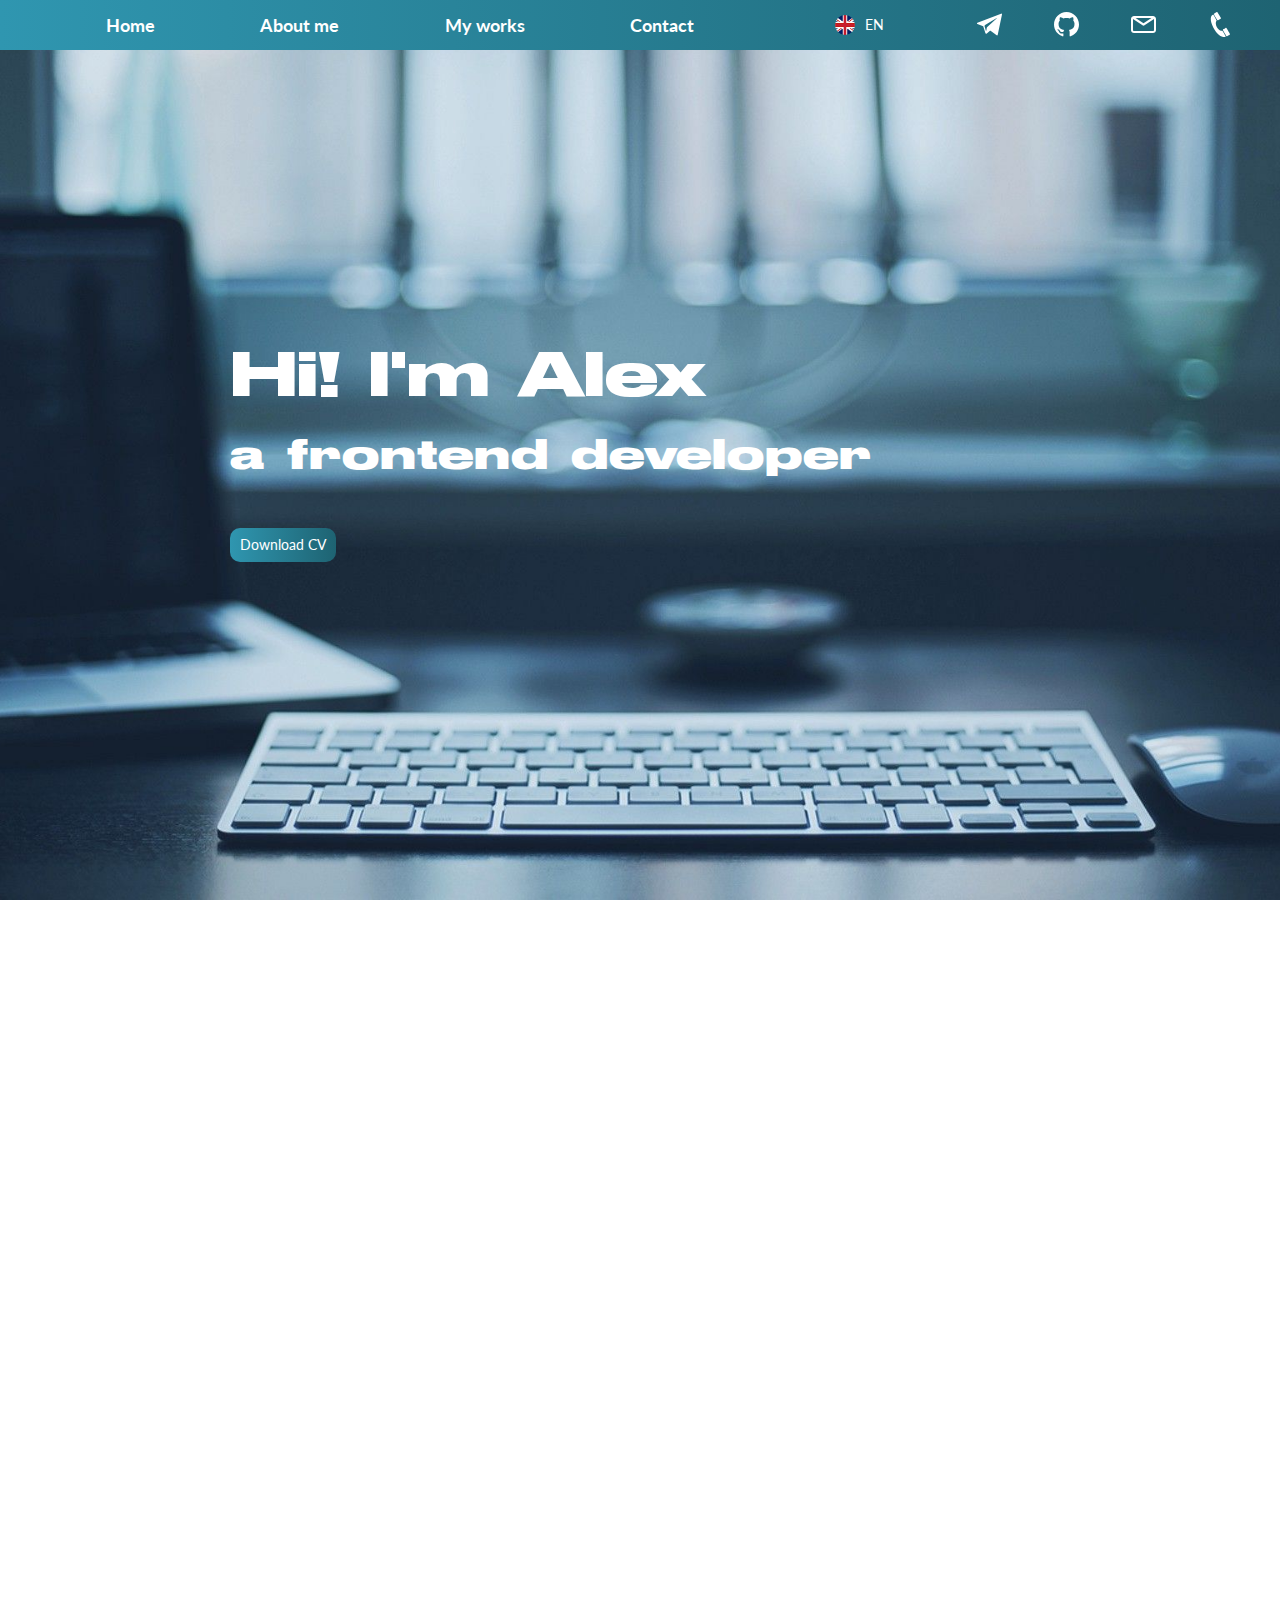
==== index.html @ fbd72861 "all videos to gif" ====
<!DOCTYPE html>
<html lang="en">

<head>
	<title>
		Portfolio Alex Kis
	</title>
	<meta http-equiv="Content-type" content='text/html;charset=UTF-8' />
	<link rel="stylesheet" href="css/style.css">
	<link rel="icon" href="favicon.ico" type="image/x-icon">
	<meta name="viewport" content="width=device-width, initial-scale=1.0">
</head>

<body>
	<div class="preloader-wrapper">
		<div class="preloader"></div>
	</div>
	<div class="wrapper">

		<div class="header">
			<div class="container">
				<nav class="header__menu ">
					<ul class="header__menu-list">
						<li class="header__menu-item">
							<a href="#" class="header__menu-link">Home</a>
						</li>
						<li class="header__menu-item">
							<a href="#about" class="header__menu-link">About me</a>
						</li>
						<li class="header__menu-item">
							<a href="#works" class="header__menu-link">My works</a>
						</li>
						<li class="header__menu-item">
							<a href="#contact" class="header__menu-link">Contact</a>
						</li>
					</ul>
					<div class="header__lang">
						<div class="header__lang-selected">
							<div class="header__lang-icon">
								<img src="./img/icons/eng.png" alt="">
							</div>
							<div class="header__lang-name">EN</div>
						</div>
						<div class="header__lang-dropdown lang__dropdown">
							<div class="lang__dropdown-item">
								<a href="index-ru.html" class="lang__dropdown-link">
									<div class="lang__dropdown-icon">
										<img src="./img/icons/rus.png" alt="">
									</div>
									<div class="lang__dropdown-name">RU</div>
								</a>
							</div>
						</div>
					</div>
					<div class="header__socials">
						<ul class="header__socials-list">
							<li class="header__socials-item">
								<a href="https://t.me/alexx_kis" class="header__socials-link" target="_blank">
									<svg fill="#ffffff" height="25px" width="25px" version="1.1" id="Layer_1"
										xmlns="http://www.w3.org/2000/svg" xmlns:xlink="http://www.w3.org/1999/xlink"
										viewBox="0 0 300 300" xml:space="preserve">
										<g id="XMLID_496_">
											<path id="XMLID_497_" d="M5.299,144.645l69.126,25.8l26.756,86.047c1.712,5.511,8.451,7.548,12.924,3.891l38.532-31.412
											c4.039-3.291,9.792-3.455,14.013-0.391l69.498,50.457c4.785,3.478,11.564,0.856,12.764-4.926L299.823,29.22
											c1.31-6.316-4.896-11.585-10.91-9.259L5.218,129.402C-1.783,132.102-1.722,142.014,5.299,144.645z M96.869,156.711l135.098-83.207
											c2.428-1.491,4.926,1.792,2.841,3.726L123.313,180.87c-3.919,3.648-6.447,8.53-7.163,13.829l-3.798,28.146
											c-0.503,3.758-5.782,4.131-6.819,0.494l-14.607-51.325C89.253,166.16,91.691,159.907,96.869,156.711z" />
										</g>
									</svg>
								</a>
							</li>
							<li class="header__socials-item">
								<a href="https://github.com/alexx-kis" class="header__socials-link" target="_blank">
									<svg height="25px" width="25px" viewBox="0 0 1024 1024" fill="none"
										xmlns="http://www.w3.org/2000/svg">
										<path fill-rule="evenodd" clip-rule="evenodd"
											d="M8 0C3.58 0 0 3.58 0 8C0 11.54 2.29 14.53 5.47 15.59C5.87 15.66 6.02 15.42 6.02 15.21C6.02 15.02 6.01 14.39 6.01 13.72C4 14.09 3.48 13.23 3.32 12.78C3.23 12.55 2.84 11.84 2.5 11.65C2.22 11.5 1.82 11.13 2.49 11.12C3.12 11.11 3.57 11.7 3.72 11.94C4.44 13.15 5.59 12.81 6.05 12.6C6.12 12.08 6.33 11.73 6.56 11.53C4.78 11.33 2.92 10.64 2.92 7.58C2.92 6.71 3.23 5.99 3.74 5.43C3.66 5.23 3.38 4.41 3.82 3.31C3.82 3.31 4.49 3.1 6.02 4.13C6.66 3.95 7.34 3.86 8.02 3.86C8.7 3.86 9.38 3.95 10.02 4.13C11.55 3.09 12.22 3.31 12.22 3.31C12.66 4.41 12.38 5.23 12.3 5.43C12.81 5.99 13.12 6.7 13.12 7.58C13.12 10.65 11.25 11.33 9.47 11.53C9.76 11.78 10.01 12.26 10.01 13.01C10.01 14.08 10 14.94 10 15.21C10 15.42 10.15 15.67 10.55 15.59C13.71 14.53 16 11.53 16 8C16 3.58 12.42 0 8 0Z"
											transform="scale(64)" fill="white" />
									</svg>
								</a>
							</li>
							<li class="header__socials-item">
								<a href="mailto:alexander.s.kislov@gmail.com" class="header__socials-link"
									target="_blank">
									<svg fill="#ffffff" height="25px" width="25px" version="1.1" id="Capa_1"
										xmlns="http://www.w3.org/2000/svg" xmlns:xlink="http://www.w3.org/1999/xlink"
										viewBox="0 0 75.294 75.294" xml:space="preserve">
										<g>
											<path d="M66.097,12.089h-56.9C4.126,12.089,0,16.215,0,21.286v32.722c0,5.071,4.126,9.197,9.197,9.197h56.9
											c5.071,0,9.197-4.126,9.197-9.197V21.287C75.295,16.215,71.169,12.089,66.097,12.089z M61.603,18.089L37.647,33.523L13.691,18.089
											H61.603z M66.097,57.206h-56.9C7.434,57.206,6,55.771,6,54.009V21.457l29.796,19.16c0.04,0.025,0.083,0.042,0.124,0.065
											c0.043,0.024,0.087,0.047,0.131,0.069c0.231,0.119,0.469,0.215,0.712,0.278c0.025,0.007,0.05,0.01,0.075,0.016
											c0.267,0.063,0.537,0.102,0.807,0.102c0.001,0,0.002,0,0.002,0c0.002,0,0.003,0,0.004,0c0.27,0,0.54-0.038,0.807-0.102
											c0.025-0.006,0.05-0.009,0.075-0.016c0.243-0.063,0.48-0.159,0.712-0.278c0.044-0.022,0.088-0.045,0.131-0.069
											c0.041-0.023,0.084-0.04,0.124-0.065l29.796-19.16v32.551C69.295,55.771,67.86,57.206,66.097,57.206z" />
										</g>
									</svg>
								</a>
							</li>
							<li class="header__socials-item">
								<a href="tel:+79995251970" class="header__socials-link" target="_blank">
									<svg version="1.0" xmlns="http://www.w3.org/2000/svg" height="25px" width="25px"
										viewBox="0 0 997.000000 1280.000000" preserveAspectRatio="xMidYMid meet">
										<metadata>
											Created by potrace 1.15, written by Peter Selinger 2001-2017
										</metadata>
										<g transform="translate(0.000000,1280.000000) scale(0.100000,-0.100000)"
											fill="#ffffff" stroke="none">
											<path d="M3045 12782 c-27 -10 -230 -122 -450 -248 -220 -127 -506 -291 -635
									-364 -301 -171 -350 -219 -382 -374 -23 -106 -15 -124 273 -615 480 -820 1464
									-2453 1505 -2500 54 -59 132 -106 213 -127 113 -28 117 -27 650 279 262 151
									553 318 648 371 236 134 298 204 325 370 21 129 12 151 -211 521 -1045 1729
									-1554 2566 -1580 2597 -73 87 -245 131 -356 90z" />
											<path d="M1193 11440 c-530 -152 -892 -537 -1069 -1139 -285 -967 -66 -2490
									601 -4181 675 -1710 1696 -3334 2810 -4469 954 -971 1864 -1506 2775 -1632
									127 -18 508 -18 625 -1 218 33 412 85 604 161 86 35 177 76 189 86 5 4 -872
									1531 -975 1695 -105 168 -311 504 -630 1030 -170 279 -140 257 -293 219 -128
									-31 -394 -34 -545 -5 -331 61 -711 251 -1050 523 -139 111 -397 363 -527 513
									-197 228 -397 506 -563 785 -101 170 -151 270 -218 440 -168 426 -272 819
									-323 1220 -25 198 -23 540 5 722 53 353 178 647 377 890 30 36 52 68 50 72 -2
									3 -56 95 -120 204 -168 286 -414 732 -816 1477 -492 914 -776 1420 -795 1419
									-5 0 -56 -13 -112 -29z" />
											<path d="M7690 4686 c-19 -8 -237 -130 -485 -273 -247 -143 -533 -306 -635
									-363 -199 -113 -268 -169 -308 -251 -51 -105 -48 -215 7 -313 701 -1244 1679
									-2927 1734 -2984 18 -18 61 -48 97 -65 59 -29 73 -32 160 -32 l96 0 159 92
									c88 50 385 220 660 377 275 158 512 299 528 314 41 38 76 95 98 160 22 63 26
									199 7 253 -6 19 -100 185 -208 369 -109 184 -403 688 -655 1120 -656 1125
									-854 1460 -887 1502 -18 23 -55 50 -96 70 -57 28 -78 33 -152 35 -53 2 -98 -3
									-120 -11z" />
										</g>
									</svg>
								</a>
							</li>
						</ul>
					</div>
				</nav>
				<div class="burger">
					<div class="burger__line"></div>
					<div class="burger__line"></div>
					<div class="burger__line"></div>
				</div>
			</div>
		</div>

		<main class="main">
			<section class="main__hero hero">
				<div class="container">
					<div class="hero__inner">
						<div class="hero__heading main-heading loading">
							<h1 class="hero__heading-title main-heading__title">Hi! I'm Alex</h1>
							<h2 class="hero__heading-subtitle main-heading__subtitle">a frontend developer</h2>
						</div>
						<a href="./docs/CV.pdf" class="hero__button loading" target="_blank">Download CV</a>
					</div>
				</div>
			</section>

			<section class="main__about about" id="about">
				<div class="container">
					<h2 class="about__heading heading anim-item anim-no-hide">About me</h2>
					<div class="about__inner">
						<div class="about__info">
							<h3 class="about__title anim-item anim-no-hide">Hi! My name is Alex and I am a frontend
								developer</h3>
							<p class="about__text anim-item anim-no-hide">I have been born in Saint Petersburg and
								reside here now.</p>
							<p class="about__text anim-item anim-no-hide">
								I have graduated Saint Petersburg State Chemical-Pharmaceutical University and last
								years I worked as a
								biotechnologist according to my university diploma. Several years ago I started learning
								Frontend web development,
								firstly by myself and then studying courses.
							</p>
							<p class="about__text anim-item anim-no-hide">
								Now my studying is continuing, particularly JavaScript deeper learning.
							</p>
							<p class="about__text anim-item anim-no-hide">
								In the future I plan to study <span class="about__icon">
									<img src="./img/about/react-icon.png" alt="">
								</span> React.
							</p>
						</div>
						<div class="about__image anim-item anim-no-hide">
							<img src="./img/about/1743-sq.jpg" alt="">
						</div>
					</div>
					<div class="about__skills">
						<div class="about__skills-title anim-item anim-no-hide">My skills</div>
						<p class="about__skills-subtitle anim-item anim-no-hide">Coding:</p>
						<ul class="about__skills-list anim-item anim-no-hide">
							<li class="about__skills-item">
								<div class="about__skills-icon">
									<img src="./img/about/html-icon.png" alt="">
								</div>
								<div class="about__skills-name">HTML</div>
							</li>
							<li class="about__skills-item">
								<div class="about__skills-icon">
									<img src="./img/about/css-icon.png" alt="">
								</div>
								<div class="about__skills-name">CSS</div>
							</li>
							<li class="about__skills-item">
								<div class="about__skills-icon">
									<img src="./img/about/scss-icon.png" alt="">
								</div>
								<div class="about__skills-name">SCSS</div>
							</li>
							<li class="about__skills-item">
								<div class="about__skills-icon">
									<img src="./img/about/adaptive-icon.png" alt="">
								</div>
								<div class="about__skills-name">Adaptive website coding</div>
							</li>
							<li class="about__skills-item">
								<div class="about__skills-icon">
									<img src="./img/about/semantic-icon.png" alt="">
								</div>
								<div class="about__skills-name">Semantic website coding</div>
							</li>
						</ul>
						<p class="about__skills-subtitle anim-item anim-no-hide">Coding methodologies:</p>
						<ul class="about__skills-list anim-item anim-no-hide">
							<li class="about__skills-item">
								<div class="about__skills-icon">
									<img src="./img/about/bem.png" alt="">
								</div>
								<div class="about__skills-name">BEM</div>
							</li>
						</ul>
						<p class="about__skills-subtitle anim-item anim-no-hide">Programming languages and libraries:
						</p>
						<ul class="about__skills-list anim-item anim-no-hide">
							<li class="about__skills-item">
								<div class="about__skills-icon">
									<img src="./img/about/js-icon.png" alt="">
								</div>
								<div class="about__skills-name">JavaScript</div>
							</li>
							<li class="about__skills-item">
								<div class="about__skills-icon">
									<img src="./img/about/jq-icon.png" alt="">
								</div>
								<div class="about__skills-name">jQuery</div>
							</li>
						</ul>
						<p class="about__skills-subtitle anim-item anim-no-hide">Version control systems:</p>
						<ul class="about__skills-list anim-item anim-no-hide">
							<li class="about__skills-item">
								<div class="about__skills-icon">
									<img src="./img/about/git-icon.png" alt="">
								</div>
								<div class="about__skills-name">Git</div>
							</li>
							<li class="about__skills-item">
								<div class="about__skills-icon">
									<img src="./img/about/github-icon.png" alt="">
								</div>
								<div class="about__skills-name">GitHub</div>
							</li>
						</ul>
						<p class="about__skills-subtitle anim-item anim-no-hide">Graphics editors:</p>
						<ul class="about__skills-list anim-item anim-no-hide">
							<li class="about__skills-item">
								<div class="about__skills-icon">
									<img src="./img/about/figma-icon.png" alt="">
								</div>
								<div class="about__skills-name">Figma</div>
							</li>
							<li class="about__skills-item">
								<div class="about__skills-icon">
									<img src="./img/about/ps-icon.png" alt="">
								</div>
								<div class="about__skills-name">Adobe Photoshop</div>
							</li>
						</ul>
						<p class="about__skills-subtitle anim-item anim-no-hide">Languages:</p>
						<ul class="about__skills-list anim-item anim-no-hide">
							<li class="about__skills-item">
								<div class="about__skills-icon">
									<img src="./img/icons/eng.png" alt="">
								</div>
								<div class="about__skills-name">English (B2)</div>
							</li>
							<li class="about__skills-item">
								<div class="about__skills-icon">
									<img src="./img/icons/rus.png" alt="">
								</div>
								<div class="about__skills-name">Russian (native)</div>
							</li>
							<li class="about__skills-item">
								<div class="about__skills-icon">
									<img src="./img/icons/ger.png" alt="">
								</div>
								<div class="about__skills-name">German (A2)</div>
							</li>
						</ul>
					</div>
				</div>
			</section>

			<section class="main__works works" id="works">
				<div class="container">
					<h2 class="works__heading heading anim-item anim-no-hide">My works</h2>
					<ul class="works__list">
						<li class="works__list-item anim-item anim-no-hide">
							<a href="https://alexx-kis.github.io/cloudbudget/" target="_blank" class="works__list-link">
								<div class="works__list-img">
									<img src="./img/works/cloudbudget.png" alt="">
								</div>
								<div class="works__list-gif">
									<img src="./img/works/cloudbudget.gif" alt="">
								</div>
								<div class="works__list--mob">
									<img src="./video/cloudbudget-mob.gif" alt="">
								</div>
							</a>
						</li>
						<li class="works__list-item anim-item anim-no-hide">
							<a href="https://alexx-kis.github.io/Lemon/" target="_blank" class="works__list-link">
								<div class="works__list-img">
									<img src="./img/works/lemon.png" alt="">
								</div>
								<div class="works__list-gif">
									<img src="./img/works/lemon.gif" alt="">
								</div>
								<div class="works__list--mob">
									<img src="./img/works/lemon-mob.gif" alt="">
								</div>
							</a>
						</li>
						<li class="works__list-item anim-item anim-no-hide">
							<a href="https://alexx-kis.github.io/Binary/" target="_blank" class="works__list-link">
								<div class="works__list-img">
									<img src="./img/works/binary.png" alt="">
								</div>
								<div class="works__list-gif">
									<img src="./img/works/binary.gif">
								</div>
								<div class="works__list--mob">
									<img src="./img/works/binary-mob.gif">
								</div>
							</a>
						</li>
						<li class="works__list-item anim-item anim-no-hide">
							<a href="https://alexx-kis.github.io/Mammut/" target="_blank" class="works__list-link">
								<div class="works__list-img">
									<img src="./img/works/mammut.png" alt="">
								</div>
								<div class="works__list-gif">
									<img src="./img/works/mammut.gif">
								</div>
								<div class="works__list--mob">
									<img src="./img/works/mammut-mob.gif">
								</div>
							</a>
						</li>
						<li class="works__list-item anim-item anim-no-hide">
							<a href="https://alexx-kis.github.io/finsweet/" target="_blank" class="works__list-link">
								<div class="works__list-img">
									<img src="./img/works/finesweet.png" alt="">
								</div>
								<div class="works__list-gif">
									<img src="./img/works/finesweet.gif">
								</div>
								<div class="works__list--mob">
									<img src="./img/works/finesweet-mob.gif">
								</div>
							</a>
						</li>
						<li class="works__list-item anim-item anim-no-hide">
							<a href="https://alexx-kis.github.io/domiktut/" target="_blank" class="works__list-link">
								<div class="works__list-img">
									<img src="./img/works/domiktut.png" alt="">
								</div>
								<div class="works__list-gif">
									<img src="./img/works/domiktut.gif">
								</div>
								<div class="works__list--mob">
									<img src="./img/works/domiktut-mob.gif">
								</div>
							</a>
						</li>
						<!-- <li class="works__list-item anim-item anim-no-hide">
							<a href="https://alexx-kis.github.io/js-practice/" target="_blank" class="works__list-link">
								<div class="works__list-img">
									<img src="./img/works/js-practice.png" alt="">
								</div>
								<div class="works__list-gif">
									<video loop autoplay muted src="./video/js-practice.gif"></video>
								</div>
								<div class="works__list--mob">
									<video loop muted autoplay src="./video/js-practice-mob.gif"></video>
								</div>
								<div class="works__list-title">JS Practice</div>
							</a>
						</li> -->
						<li class="works__list-item anim-item anim-no-hide">
							<a href="https://alexx-kis.github.io/Free-Business-Theme/" target="_blank"
								class="works__list-link">
								<div class="works__list-img">
									<img src="./img/works/free-business-theme.png" alt="">
								</div>
								<div class="works__list-gif">
									<img src="./img/works/free-business-theme.gif">
								</div>
								<div class="works__list--mob">
									<img src="./img/works/free-business-theme-mob.gif">
								</div>
							</a>
						</li>
						<li class="works__list-item anim-item anim-no-hide">
							<a href="https://alexx-kis.github.io/Delivery-Website/" target="_blank"
								class="works__list-link">
								<div class="works__list-img">
									<img src="./img/works/dhl.png" alt="">
								</div>
								<div class="works__list-gif">
									<img src="./img/works/dhl.gif">
								</div>
								<div class="works__list--mob">
									<img src="./img/works/dhl-mob.gif">
								</div>
							</a>
						</li>
						<li class="works__list-item anim-item anim-no-hide">
							<a href="https://alexx-kis.github.io/IT-studio/" target="_blank" class="works__list-link">
								<div class="works__list-img">
									<img src="./img/works/it-studio.png" alt="">
								</div>
								<div class="works__list-gif">
									<img src="./img/works/it-studio.gif">
								</div>
								<div class="works__list--mob">
									<img src="./img/works/it-studio-mob.gif">
								</div>
							</a>
						</li>
						<li class="works__list-item anim-item anim-no-hide">
							<a href="https://alexx-kis.github.io/CoinBase/" target="_blank" class="works__list-link">
								<div class="works__list-img">
									<img src="./img/works/coinbase.png" alt="">
								</div>
								<div class="works__list-gif">
									<img src="./img/works/coinbase.gif">
								</div>
								<div class="works__list--mob">
									<img src="./video/coinbase-mob.gif">
								</div>
							</a>
						</li>
						<li class="works__list-item anim-item anim-no-hide">
							<a href="https://alexx-kis.github.io/Web-Development-Project/" target="_blank"
								class="works__list-link">
								<div class="works__list-img">
									<img src="./img/works/web-dev.png" alt="">
								</div>
								<div class="works__list-gif">
									<img src="./img/works/web-dev.gif">
								</div>
								<div class="works__list--mob">
									<img src="./img/works/web-dev-mob.gif">
								</div>
							</a>
						</li>
						<li class="works__list-item anim-item anim-no-hide">
							<a href="https://alexx-kis.github.io/Vladimirskij-Standart/" target="_blank"
								class="works__list-link">
								<div class="works__list-img">
									<img src="./img/works/vs.png" alt="">
								</div>
								<div class="works__list-gif">
									<img src="./img/works/vs.gif">
								</div>
								<div class="works__list--mob">
									<img src="./img/works/vs-mob.gif">
								</div>
							</a>
						</li>

					</ul>
				</div>
			</section>

			<section class="main__contact contact" id="contact">
				<div class="container">
					<h2 class="contact__heading heading anim-item anim-no-hide">My contacts</h2>
					<ul class="contact__info anim-item anim-no-hide">
						<li class="contact__info-item">
							<div class="contact__info-icon">
								<img src="./img/contact/location-icon.png" alt="">
							</div>
							<div class="contact__info-text">Russia, St. Petersburg</div>
						</li>
						<li class="contact__info-item">
							<div class="contact__info-icon">
								<img src="./img/icons/telegram.svg" alt="">
							</div>
							<div class="contact__info-text">
								<a href="https://t.me/alexx_kis" class="contact__info-link">t.me/alexx_kis</a>
							</div>
						</li>
						<li class="contact__info-item">
							<div class="contact__info-icon">
								<img src="./img/icons/github.svg" alt="">
							</div>
							<div class="contact__info-text">
								<a href="https://github.com/alexx-kis"
									class="contact__info-link">github.com/alexx-kis</a>
							</div>
						</li>
						<li class="contact__info-item">
							<div class="contact__info-icon">
								<img src="./img/icons/email.svg" alt="">
							</div>
							<div class="contact__info-text">
								<a href="mailto:alexander.s.kislov@gmail.com"
									class="contact__info-link">alexander.s.kislov@gmail.com</a>
							</div>
						</li>
						<li class="contact__info-item">
							<div class="contact__info-icon">
								<img src="./img/icons/phone.svg" alt="">
							</div>
							<div class="contact__info-text">
								<a href="tel:+79995251970" class="contact__info-link">+7 (999) 525-19-70</a>
							</div>
						</li>

					</ul>
					<!-- <div class="contact__socials">
						<ul class="contact__socials-list">
							<li class="contact__socials-item">
								<a href="https://t.me/alexx_kis" class="contact__socials-link" target="_blank">
									<svg fill="#000" height="25px" width="25px" version="1.1" id="Layer_1"
										xmlns="http://www.w3.org/2000/svg" xmlns:xlink="http://www.w3.org/1999/xlink"
										viewBox="0 0 300 300" xml:space="preserve">
										<g id="XMLID_496_">
											<path id="XMLID_497_" d="M5.299,144.645l69.126,25.8l26.756,86.047c1.712,5.511,8.451,7.548,12.924,3.891l38.532-31.412
																c4.039-3.291,9.792-3.455,14.013-0.391l69.498,50.457c4.785,3.478,11.564,0.856,12.764-4.926L299.823,29.22
																c1.31-6.316-4.896-11.585-10.91-9.259L5.218,129.402C-1.783,132.102-1.722,142.014,5.299,144.645z M96.869,156.711l135.098-83.207
																c2.428-1.491,4.926,1.792,2.841,3.726L123.313,180.87c-3.919,3.648-6.447,8.53-7.163,13.829l-3.798,28.146
																c-0.503,3.758-5.782,4.131-6.819,0.494l-14.607-51.325C89.253,166.16,91.691,159.907,96.869,156.711z" />
										</g>
									</svg>
								</a>
							</li>
							<li class="contact__socials-item">
								<a href="https://github.com/alexx-kis" class="contact__socials-link" target="_blank">
									<svg height="25px" width="25px" viewBox="0 0 1024 1024" fill="none"
										xmlns="http://www.w3.org/2000/svg">
										<path fill-rule="evenodd" clip-rule="evenodd"
											d="M8 0C3.58 0 0 3.58 0 8C0 11.54 2.29 14.53 5.47 15.59C5.87 15.66 6.02 15.42 6.02 15.21C6.02 15.02 6.01 14.39 6.01 13.72C4 14.09 3.48 13.23 3.32 12.78C3.23 12.55 2.84 11.84 2.5 11.65C2.22 11.5 1.82 11.13 2.49 11.12C3.12 11.11 3.57 11.7 3.72 11.94C4.44 13.15 5.59 12.81 6.05 12.6C6.12 12.08 6.33 11.73 6.56 11.53C4.78 11.33 2.92 10.64 2.92 7.58C2.92 6.71 3.23 5.99 3.74 5.43C3.66 5.23 3.38 4.41 3.82 3.31C3.82 3.31 4.49 3.1 6.02 4.13C6.66 3.95 7.34 3.86 8.02 3.86C8.7 3.86 9.38 3.95 10.02 4.13C11.55 3.09 12.22 3.31 12.22 3.31C12.66 4.41 12.38 5.23 12.3 5.43C12.81 5.99 13.12 6.7 13.12 7.58C13.12 10.65 11.25 11.33 9.47 11.53C9.76 11.78 10.01 12.26 10.01 13.01C10.01 14.08 10 14.94 10 15.21C10 15.42 10.15 15.67 10.55 15.59C13.71 14.53 16 11.53 16 8C16 3.58 12.42 0 8 0Z"
											transform="scale(64)" fill="#000" />
									</svg>
								</a>
							</li>
							<li class="contact__socials-item">
								<a href="mailto:alexander.s.kislov@gmail.com" class="contact__socials-link"
									target="_blank">
									<svg fill="#000" height="25px" width="25px" version="1.1" id="Capa_1"
										xmlns="http://www.w3.org/2000/svg" xmlns:xlink="http://www.w3.org/1999/xlink"
										viewBox="0 0 75.294 75.294" xml:space="preserve">
										<g>
											<path d="M66.097,12.089h-56.9C4.126,12.089,0,16.215,0,21.286v32.722c0,5.071,4.126,9.197,9.197,9.197h56.9
																c5.071,0,9.197-4.126,9.197-9.197V21.287C75.295,16.215,71.169,12.089,66.097,12.089z M61.603,18.089L37.647,33.523L13.691,18.089
																H61.603z M66.097,57.206h-56.9C7.434,57.206,6,55.771,6,54.009V21.457l29.796,19.16c0.04,0.025,0.083,0.042,0.124,0.065
																c0.043,0.024,0.087,0.047,0.131,0.069c0.231,0.119,0.469,0.215,0.712,0.278c0.025,0.007,0.05,0.01,0.075,0.016
																c0.267,0.063,0.537,0.102,0.807,0.102c0.001,0,0.002,0,0.002,0c0.002,0,0.003,0,0.004,0c0.27,0,0.54-0.038,0.807-0.102
																c0.025-0.006,0.05-0.009,0.075-0.016c0.243-0.063,0.48-0.159,0.712-0.278c0.044-0.022,0.088-0.045,0.131-0.069
																c0.041-0.023,0.084-0.04,0.124-0.065l29.796-19.16v32.551C69.295,55.771,67.86,57.206,66.097,57.206z" />
										</g>
									</svg>
								</a>
							</li>
							<li class="contact__socials-item">
								<a href="tel:+79995251970" class="contact__socials-link" target="_blank">
									<svg version="1.0" xmlns="http://www.w3.org/2000/svg" height="25px" width="25px"
										viewBox="0 0 997.000000 1280.000000" preserveAspectRatio="xMidYMid meet">
										<metadata>
											Created by potrace 1.15, written by Peter Selinger 2001-2017
										</metadata>
										<g transform="translate(0.000000,1280.000000) scale(0.100000,-0.100000)"
											fill="#000" stroke="none">
											<path d="M3045 12782 c-27 -10 -230 -122 -450 -248 -220 -127 -506 -291 -635
														-364 -301 -171 -350 -219 -382 -374 -23 -106 -15 -124 273 -615 480 -820 1464
														-2453 1505 -2500 54 -59 132 -106 213 -127 113 -28 117 -27 650 279 262 151
														553 318 648 371 236 134 298 204 325 370 21 129 12 151 -211 521 -1045 1729
														-1554 2566 -1580 2597 -73 87 -245 131 -356 90z" />
											<path d="M1193 11440 c-530 -152 -892 -537 -1069 -1139 -285 -967 -66 -2490
														601 -4181 675 -1710 1696 -3334 2810 -4469 954 -971 1864 -1506 2775 -1632
														127 -18 508 -18 625 -1 218 33 412 85 604 161 86 35 177 76 189 86 5 4 -872
														1531 -975 1695 -105 168 -311 504 -630 1030 -170 279 -140 257 -293 219 -128
														-31 -394 -34 -545 -5 -331 61 -711 251 -1050 523 -139 111 -397 363 -527 513
														-197 228 -397 506 -563 785 -101 170 -151 270 -218 440 -168 426 -272 819
														-323 1220 -25 198 -23 540 5 722 53 353 178 647 377 890 30 36 52 68 50 72 -2
														3 -56 95 -120 204 -168 286 -414 732 -816 1477 -492 914 -776 1420 -795 1419
														-5 0 -56 -13 -112 -29z" />
											<path d="M7690 4686 c-19 -8 -237 -130 -485 -273 -247 -143 -533 -306 -635
														-363 -199 -113 -268 -169 -308 -251 -51 -105 -48 -215 7 -313 701 -1244 1679
														-2927 1734 -2984 18 -18 61 -48 97 -65 59 -29 73 -32 160 -32 l96 0 159 92
														c88 50 385 220 660 377 275 158 512 299 528 314 41 38 76 95 98 160 22 63 26
														199 7 253 -6 19 -100 185 -208 369 -109 184 -403 688 -655 1120 -656 1125
														-854 1460 -887 1502 -18 23 -55 50 -96 70 -57 28 -78 33 -152 35 -53 2 -98 -3
														-120 -11z" />
										</g>
									</svg>
								</a>
							</li>
						</ul>
					</div> -->
				</div>
			</section>

		</main>
	</div>

	<script src="js/script.js"></script>
</body>

</html>
---- css/style.css ----
/*reset_styles*/
@import url("https://fonts.googleapis.com/css2?family=Lato:wght@400;700&display=swap");
@import url("https://fonts.googleapis.com/css2?family=Rubik+Pixels&display=swap");
* {
  margin: 0;
  padding: 0;
  border: 0;
}

*,
*:before,
*::after {
  -webkit-box-sizing: border-box;
  box-sizing: border-box;
}

:focus,
:active {
  outline: none;
}

a:focus,
a:active {
  outline: none;
}

nav,
footer,
header,
aside {
  display: block;
}

html,
body {
  height: 100%;
  width: 100%;
  font-size: 100%;
  line-height: 1;
  font-size: 14px;
  -ms-text-size-adjust: 100%;
  -moz-text-size-adjust: 100%;
  -webkit-text-size-adjust: 100%;
}

input,
button,
textarea {
  font-family: inherit;
}

input::-ms-clear {
  display: none;
}

button {
  cursor: pointer;
}

button::-moz-focus-inner {
  padding: 0;
  border: 0;
}

a,
a:visited {
  text-decoration: none;
}

a:hover {
  text-decoration: none;
}

ul li {
  list-style: none;
}

img {
  vertical-align: top;
}

h1,
h2,
h3,
h4,
h5,
h6 {
  font-size: inherit;
  font-weight: 400;
}

/*==================================== FONTS ====================================*/
/*==================================== FONTS ====================================*/
@font-face {
  font-family: druk;
  src: url("../fonts/Druk-Wide-Bold.woff") format("woff");
  src: url("../fonts/Druk-Wide-Bold.woff2") format("woff2");
}
@font-face {
  font-family: "20-db";
  src: url("../fonts/20-db.woff") format("woff");
  src: url("../fonts/20-db.woff2") format("woff2");
}
html {
  scroll-behavior: smooth;
  font-family: lato, Arial, Helvetica, sans-serif;
}
html ::-webkit-scrollbar {
  width: 0;
}

a {
  color: inherit;
}

.wrapper {
  min-height: 100%;
  width: 100%;
  overflow: hidden;
}

.container {
  max-width: 1260px;
  padding: 0 30px;
  margin: 0 auto;
  height: 100%;
}

.main-heading {
  word-spacing: 10px;
  line-height: 1.2;
}
.main-heading__title {
  font-size: 60px;
  font-family: druk, Arial, Helvetica, sans-serif;
  font-weight: 700;
  margin-bottom: 20px;
  color: #fff;
}
.main-heading__subtitle {
  font-family: druk, Arial, Helvetica, sans-serif;
  color: #fff;
  font-size: 40px;
}

.heading {
  font-family: druk, Arial, Helvetica, sans-serif;
  font-weight: 900;
  font-size: 30px;
  padding: 20px;
  text-align: center;
}

.burger {
  display: none;
}

/*==================================== HEADER ====================================*/
/*==================================== HEADER ====================================*/
.header {
  position: fixed;
  width: 100%;
  background: -webkit-gradient(linear, right top, left top, from(#1e6372), to(#2f96b0));
  background: linear-gradient(to left, #1e6372, #2f96b0);
  z-index: 2;
  opacity: 0;
  -webkit-transform: translate(0, -100px);
      -ms-transform: translate(0, -100px);
          transform: translate(0, -100px);
  -webkit-transition: all 1s 1s;
  transition: all 1s 1s;
}
.header--loaded {
  opacity: 1;
  -webkit-transform: translate(0, 0);
      -ms-transform: translate(0, 0);
          transform: translate(0, 0);
}
.header .container {
  padding: 0;
  max-width: 1920px;
}
.header__menu {
  width: 100%;
  display: -webkit-box;
  display: -ms-flexbox;
  display: flex;
  -webkit-box-pack: justify;
      -ms-flex-pack: justify;
          justify-content: space-between;
}
.header__menu-list {
  display: -webkit-box;
  display: -ms-flexbox;
  display: flex;
  -webkit-box-pack: space-evenly;
      -ms-flex-pack: space-evenly;
          justify-content: space-evenly;
  -webkit-box-align: center;
      -ms-flex-align: center;
          align-items: center;
  height: 50px;
  -webkit-box-flex: 1;
      -ms-flex: 1 1 auto;
          flex: 1 1 auto;
  max-width: 800px;
}
.header__menu-link {
  color: #fff;
  -webkit-transition: all 0.3s;
  transition: all 0.3s;
  font-weight: 700;
  font-size: 18px;
}
.header__menu-link:hover {
  color: #ff9500;
}
.header__lang {
  width: 80px;
  cursor: pointer;
  position: relative;
  display: -webkit-box;
  display: -ms-flexbox;
  display: flex;
  padding: 10px;
}
.header__lang:hover .lang__dropdown {
  visibility: visible;
  opacity: 1;
}
.header__lang-selected {
  display: -webkit-box;
  display: -ms-flexbox;
  display: flex;
  -webkit-box-align: center;
      -ms-flex-align: center;
          align-items: center;
}
.header__lang-icon {
  margin-right: 10px;
}
.header__lang-icon img {
  border-radius: 50%;
  width: 20px;
  height: 20px;
}
.header__lang-name {
  color: #fff;
}
.header__socials {
  max-width: 350px;
  -webkit-box-flex: 1;
      -ms-flex: 1 1 auto;
          flex: 1 1 auto;
}
.header__socials-list {
  display: -webkit-box;
  display: -ms-flexbox;
  display: flex;
  -webkit-box-pack: space-evenly;
      -ms-flex-pack: space-evenly;
          justify-content: space-evenly;
  -webkit-box-align: center;
      -ms-flex-align: center;
          align-items: center;
  height: 100%;
}
.header__socials-item {
  padding: 0 5px;
}
.header__socials-link {
  display: block;
}
.header__socials-link svg path {
  -webkit-transition: all 0.3s;
  transition: all 0.3s;
}
.header__socials-link:hover svg path {
  fill: #ff9500;
}

.lang__dropdown {
  border-radius: 0px 0px 10px 10px;
  background: #247688;
  width: 80px;
  padding: 10px;
  position: absolute;
  top: 50px;
  left: -1px;
  visibility: hidden;
  opacity: 0;
  -webkit-transition: all 0.3s;
  transition: all 0.3s;
}
.lang__dropdown-link {
  display: -webkit-box;
  display: -ms-flexbox;
  display: flex;
  -webkit-box-align: center;
      -ms-flex-align: center;
          align-items: center;
}
.lang__dropdown-link:hover .lang__dropdown-name {
  color: #ff9500;
}
.lang__dropdown-icon {
  margin-right: 10px;
}
.lang__dropdown-icon img {
  border-radius: 50%;
  width: 20px;
  height: 20px;
}
.lang__dropdown-name {
  color: #fff;
  -webkit-transition: all 0.3s;
  transition: all 0.3s;
}

/*==================================== HERO ====================================*/
/*==================================== HERO ====================================*/
.hero {
  height: 100vh;
  background: url("../img/hero/bg.jpg") no-repeat center 100%/cover;
}
.hero__inner {
  display: -webkit-box;
  display: -ms-flexbox;
  display: flex;
  -webkit-box-orient: vertical;
  -webkit-box-direction: normal;
      -ms-flex-direction: column;
          flex-direction: column;
  -webkit-box-pack: center;
      -ms-flex-pack: center;
          justify-content: center;
  -webkit-box-align: center;
      -ms-flex-align: center;
          align-items: center;
  height: 100%;
  max-width: 820px;
  margin: 0 auto;
}
.hero__heading {
  margin-bottom: 50px;
  -ms-flex-item-align: start;
      align-self: flex-start;
  opacity: 0;
  -webkit-transform: translate(-100px, 0);
      -ms-transform: translate(-100px, 0);
          transform: translate(-100px, 0);
  -webkit-transition: all 1s;
  transition: all 1s;
}
.hero__button {
  display: block;
  color: #fff;
  background: -webkit-gradient(linear, right top, left top, from(#1e6372), to(#2f96b0));
  background: linear-gradient(to left, #1e6372, #2f96b0);
  padding: 10px;
  border-radius: 10px;
  -ms-flex-item-align: start;
      align-self: flex-start;
  max-width: 200px;
  opacity: 0;
  -webkit-transform: translate(-100px, 0);
      -ms-transform: translate(-100px, 0);
          transform: translate(-100px, 0);
  -webkit-transition: all 1s 0.5s;
  transition: all 1s 0.5s;
}

/*==================================== ABOUT ====================================*/
/*==================================== ABOUT ====================================*/
.about {
  padding: 60px 0 20px;
}
.about__heading {
  margin-bottom: 30px;
  -webkit-transform: translate(0px, -50px);
      -ms-transform: translate(0px, -50px);
          transform: translate(0px, -50px);
  visibility: hidden;
  opacity: 0;
  -webkit-transition: all 0.8s;
  transition: all 0.8s;
}
.about__inner {
  display: -webkit-box;
  display: -ms-flexbox;
  display: flex;
  -webkit-box-pack: justify;
      -ms-flex-pack: justify;
          justify-content: space-between;
}
.about__info {
  max-width: 820px;
  margin-right: 20px;
  line-height: 1.5;
}
.about__title {
  font-weight: 700;
  font-size: 30px;
  margin-bottom: 20px;
  -webkit-transform: translate(-100px, 0%);
      -ms-transform: translate(-100px, 0%);
          transform: translate(-100px, 0%);
  opacity: 0;
  -webkit-transition: all 0.8s;
  transition: all 0.8s;
}
.about__text {
  font-size: 18px;
  margin-bottom: 15px;
  -webkit-transform: translate(-100px, 0%);
      -ms-transform: translate(-100px, 0%);
          transform: translate(-100px, 0%);
  opacity: 0;
  -webkit-transition: all 0.8s;
  transition: all 0.8s;
}
.about__icon img {
  width: 27px;
  height: 27px;
}
.about__skills {
  margin-top: 40px;
}
.about__skills--narrow {
  display: none;
}
.about__skills-title {
  font-family: druk;
  margin-bottom: 18px;
  font-size: 18px;
  -webkit-transform: translate(-100px, 0%);
      -ms-transform: translate(-100px, 0%);
          transform: translate(-100px, 0%);
  opacity: 0;
  -webkit-transition: all 0.8s;
  transition: all 0.8s;
}
.about__skills-subtitle {
  margin-bottom: 20px;
  -webkit-transform: translate(-100px, 0%);
      -ms-transform: translate(-100px, 0%);
          transform: translate(-100px, 0%);
  opacity: 0;
  -webkit-transition: all 0.8s;
  transition: all 0.8s;
}
.about__skills-list {
  display: -webkit-box;
  display: -ms-flexbox;
  display: flex;
  -ms-flex-wrap: wrap;
      flex-wrap: wrap;
  margin-bottom: 10px;
  -webkit-transform: translate(-100px, 0%);
      -ms-transform: translate(-100px, 0%);
          transform: translate(-100px, 0%);
  opacity: 0;
  -webkit-transition: all 0.8s;
  transition: all 0.8s;
}
.about__skills-item {
  display: -webkit-box;
  display: -ms-flexbox;
  display: flex;
  -webkit-box-align: center;
      -ms-flex-align: center;
          align-items: center;
  margin-bottom: 15px;
  margin-right: 15px;
}
.about__skills-icon img {
  width: 20px;
  height: 20px;
}
.about__skills-name {
  margin-left: 10px;
}
.about__image {
  -webkit-transform: translate(100px, 0%);
      -ms-transform: translate(100px, 0%);
          transform: translate(100px, 0%);
  opacity: 0;
  -webkit-transition: all 0.8s ease 0.5s;
  transition: all 0.8s ease 0.5s;
}
.about__image img {
  -o-object-fit: cover;
     object-fit: cover;
  border-radius: 10px;
}

/*==================================== WORKS ====================================*/
/*==================================== WORKS ====================================*/
.works {
  padding: 60px 0 20px;
}
.works__heading {
  margin-bottom: 20px;
  -webkit-transform: translate(0px, -100px);
      -ms-transform: translate(0px, -100px);
          transform: translate(0px, -100px);
  opacity: 0;
  -webkit-transition: all 0.8s;
  transition: all 0.8s;
}
.works__list {
  display: grid;
  grid-template: repeat(3, 1fr)/repeat(3, 1fr);
  justify-items: center;
  gap: 30px;
}
.works__list-item {
  -webkit-box-shadow: 0px 0px 20px 1px #e5e5e5;
          box-shadow: 0px 0px 20px 1px #e5e5e5;
  border-radius: 20px;
  overflow: hidden;
  min-width: 150px;
  -webkit-transform: scale(0);
      -ms-transform: scale(0);
          transform: scale(0);
  opacity: 0;
}
.works__list-item:first-child {
  -webkit-transition: all 0.8s;
  transition: all 0.8s;
}
.works__list-item:nth-child(2) {
  -webkit-transition: all 0.8s 0.5s;
  transition: all 0.8s 0.5s;
}
.works__list-item:nth-child(3) {
  -webkit-transition: all 0.8s 1s;
  transition: all 0.8s 1s;
}
.works__list-item:nth-child(4) {
  -webkit-transition: all 0.8s;
  transition: all 0.8s;
}
.works__list-item:nth-child(5) {
  -webkit-transition: all 0.8s 0.5s;
  transition: all 0.8s 0.5s;
}
.works__list-item:nth-child(6) {
  -webkit-transition: all 0.8s 1s;
  transition: all 0.8s 1s;
}
.works__list-item:nth-child(7) {
  -webkit-transition: all 0.8s;
  transition: all 0.8s;
}
.works__list-item:nth-child(8) {
  -webkit-transition: all 0.8s 0.5s;
  transition: all 0.8s 0.5s;
}
.works__list-item:nth-child(9) {
  -webkit-transition: all 0.8s 1s;
  transition: all 0.8s 1s;
}
.works__list-item:nth-child(10) {
  -webkit-transition: all 0.8s;
  transition: all 0.8s;
}
.works__list-item:nth-child(11) {
  -webkit-transition: all 0.8s 0.5s;
  transition: all 0.8s 0.5s;
}
.works__list-item:nth-child(12) {
  -webkit-transition: all 0.8s 1s;
  transition: all 0.8s 1s;
}
.works__list-link {
  display: -webkit-box;
  display: -ms-flexbox;
  display: flex;
  -webkit-box-orient: vertical;
  -webkit-box-direction: normal;
      -ms-flex-direction: column;
          flex-direction: column;
  -webkit-box-pack: center;
      -ms-flex-pack: center;
          justify-content: center;
  -webkit-box-align: center;
      -ms-flex-align: center;
          align-items: center;
  height: 100%;
  position: relative;
}
.works__list-link:hover .works__list-img img {
  display: none;
}
.works__list-link:hover .works__list-gif img {
  display: block;
}
.works__list-img img {
  width: 100%;
  height: 100%;
  -o-object-fit: cover;
     object-fit: cover;
  -webkit-transition: all 0.3s;
  transition: all 0.3s;
}
.works__list-gif img {
  display: none;
  width: 100%;
  height: 100%;
}
.works__list--mob {
  display: none;
}
.works__list-title {
  font-size: 30px;
  text-align: center;
  padding: 10px;
  position: absolute;
  color: #fff;
  visibility: hidden;
  opacity: 0;
  -webkit-transition: all 0.3s;
  transition: all 0.3s;
}

/*==================================== CONTACTS ====================================*/
/*==================================== CONTACTS ====================================*/
.contact {
  padding: 120px 0 60px;
}
.contact__heading {
  -webkit-transform: translate(0px, -100px);
      -ms-transform: translate(0px, -100px);
          transform: translate(0px, -100px);
  opacity: 0;
  -webkit-transition: all 0.8s;
  transition: all 0.8s;
}
.contact__info {
  padding: 40px 0;
  -webkit-transform: translate(-100px, 0px);
      -ms-transform: translate(-100px, 0px);
          transform: translate(-100px, 0px);
  opacity: 0;
  -webkit-transition: all 0.8s;
  transition: all 0.8s;
  display: -webkit-box;
  display: -ms-flexbox;
  display: flex;
  -webkit-box-pack: justify;
      -ms-flex-pack: justify;
          justify-content: space-between;
}
.contact__info-item {
  display: -webkit-box;
  display: -ms-flexbox;
  display: flex;
  -webkit-box-align: center;
      -ms-flex-align: center;
          align-items: center;
  margin-bottom: 20px;
  margin-right: 10px;
}
.contact__info-item:last-child {
  margin-right: 0;
}
.contact__info-icon {
  margin-right: 10px;
}
.contact__info-icon img {
  width: 20px;
  height: 20px;
}
.contact__info-link {
  -webkit-transition: all 0.3s;
  transition: all 0.3s;
}
.contact__info-link:hover {
  color: #ff9500;
}

/*==================================== PRELOADER ====================================*/
/*==================================== PRELOADER ====================================*/
.preloader {
  color: #ffffff;
  font-size: 90px;
  text-indent: -9999em;
  overflow: hidden;
  width: 1em;
  height: 1em;
  border-radius: 50%;
  margin: 72px auto;
  -webkit-transform: translateZ(0);
          transform: translateZ(0);
  -webkit-animation: load6 1.7s infinite ease;
          animation: load6 1.7s infinite ease;
}
.preloader-wrapper {
  background: -webkit-gradient(linear, right top, left top, from(#1e6372), to(#2f96b0));
  background: linear-gradient(to left, #1e6372, #2f96b0);
  position: fixed;
  top: 0;
  left: 0;
  bottom: 0;
  right: 0;
  display: -webkit-box;
  display: -ms-flexbox;
  display: flex;
  -webkit-box-align: center;
      -ms-flex-align: center;
          align-items: center;
  -webkit-box-pack: center;
      -ms-flex-pack: center;
          justify-content: center;
  z-index: 100;
}

@-webkit-keyframes load6 {
  0% {
    -webkit-transform: rotate(0deg);
    transform: rotate(0deg);
    -webkit-box-shadow: 0 -0.83em 0 -0.4em, 0 -0.83em 0 -0.42em, 0 -0.83em 0 -0.44em, 0 -0.83em 0 -0.46em, 0 -0.83em 0 -0.477em;
            box-shadow: 0 -0.83em 0 -0.4em, 0 -0.83em 0 -0.42em, 0 -0.83em 0 -0.44em, 0 -0.83em 0 -0.46em, 0 -0.83em 0 -0.477em;
  }
  5%, 95% {
    -webkit-box-shadow: 0 -0.83em 0 -0.4em, 0 -0.83em 0 -0.42em, 0 -0.83em 0 -0.44em, 0 -0.83em 0 -0.46em, 0 -0.83em 0 -0.477em;
            box-shadow: 0 -0.83em 0 -0.4em, 0 -0.83em 0 -0.42em, 0 -0.83em 0 -0.44em, 0 -0.83em 0 -0.46em, 0 -0.83em 0 -0.477em;
  }
  10%, 59% {
    -webkit-box-shadow: 0 -0.83em 0 -0.4em, -0.087em -0.825em 0 -0.42em, -0.173em -0.812em 0 -0.44em, -0.256em -0.789em 0 -0.46em, -0.297em -0.775em 0 -0.477em;
            box-shadow: 0 -0.83em 0 -0.4em, -0.087em -0.825em 0 -0.42em, -0.173em -0.812em 0 -0.44em, -0.256em -0.789em 0 -0.46em, -0.297em -0.775em 0 -0.477em;
  }
  20% {
    -webkit-box-shadow: 0 -0.83em 0 -0.4em, -0.338em -0.758em 0 -0.42em, -0.555em -0.617em 0 -0.44em, -0.671em -0.488em 0 -0.46em, -0.749em -0.34em 0 -0.477em;
            box-shadow: 0 -0.83em 0 -0.4em, -0.338em -0.758em 0 -0.42em, -0.555em -0.617em 0 -0.44em, -0.671em -0.488em 0 -0.46em, -0.749em -0.34em 0 -0.477em;
  }
  38% {
    -webkit-box-shadow: 0 -0.83em 0 -0.4em, -0.377em -0.74em 0 -0.42em, -0.645em -0.522em 0 -0.44em, -0.775em -0.297em 0 -0.46em, -0.82em -0.09em 0 -0.477em;
            box-shadow: 0 -0.83em 0 -0.4em, -0.377em -0.74em 0 -0.42em, -0.645em -0.522em 0 -0.44em, -0.775em -0.297em 0 -0.46em, -0.82em -0.09em 0 -0.477em;
  }
  100% {
    -webkit-transform: rotate(360deg);
    transform: rotate(360deg);
    -webkit-box-shadow: 0 -0.83em 0 -0.4em, 0 -0.83em 0 -0.42em, 0 -0.83em 0 -0.44em, 0 -0.83em 0 -0.46em, 0 -0.83em 0 -0.477em;
            box-shadow: 0 -0.83em 0 -0.4em, 0 -0.83em 0 -0.42em, 0 -0.83em 0 -0.44em, 0 -0.83em 0 -0.46em, 0 -0.83em 0 -0.477em;
  }
}
@keyframes load6 {
  0% {
    -webkit-transform: rotate(0deg);
    transform: rotate(0deg);
    -webkit-box-shadow: 0 -0.83em 0 -0.4em, 0 -0.83em 0 -0.42em, 0 -0.83em 0 -0.44em, 0 -0.83em 0 -0.46em, 0 -0.83em 0 -0.477em;
            box-shadow: 0 -0.83em 0 -0.4em, 0 -0.83em 0 -0.42em, 0 -0.83em 0 -0.44em, 0 -0.83em 0 -0.46em, 0 -0.83em 0 -0.477em;
  }
  5%, 95% {
    -webkit-box-shadow: 0 -0.83em 0 -0.4em, 0 -0.83em 0 -0.42em, 0 -0.83em 0 -0.44em, 0 -0.83em 0 -0.46em, 0 -0.83em 0 -0.477em;
            box-shadow: 0 -0.83em 0 -0.4em, 0 -0.83em 0 -0.42em, 0 -0.83em 0 -0.44em, 0 -0.83em 0 -0.46em, 0 -0.83em 0 -0.477em;
  }
  10%, 59% {
    -webkit-box-shadow: 0 -0.83em 0 -0.4em, -0.087em -0.825em 0 -0.42em, -0.173em -0.812em 0 -0.44em, -0.256em -0.789em 0 -0.46em, -0.297em -0.775em 0 -0.477em;
            box-shadow: 0 -0.83em 0 -0.4em, -0.087em -0.825em 0 -0.42em, -0.173em -0.812em 0 -0.44em, -0.256em -0.789em 0 -0.46em, -0.297em -0.775em 0 -0.477em;
  }
  20% {
    -webkit-box-shadow: 0 -0.83em 0 -0.4em, -0.338em -0.758em 0 -0.42em, -0.555em -0.617em 0 -0.44em, -0.671em -0.488em 0 -0.46em, -0.749em -0.34em 0 -0.477em;
            box-shadow: 0 -0.83em 0 -0.4em, -0.338em -0.758em 0 -0.42em, -0.555em -0.617em 0 -0.44em, -0.671em -0.488em 0 -0.46em, -0.749em -0.34em 0 -0.477em;
  }
  38% {
    -webkit-box-shadow: 0 -0.83em 0 -0.4em, -0.377em -0.74em 0 -0.42em, -0.645em -0.522em 0 -0.44em, -0.775em -0.297em 0 -0.46em, -0.82em -0.09em 0 -0.477em;
            box-shadow: 0 -0.83em 0 -0.4em, -0.377em -0.74em 0 -0.42em, -0.645em -0.522em 0 -0.44em, -0.775em -0.297em 0 -0.46em, -0.82em -0.09em 0 -0.477em;
  }
  100% {
    -webkit-transform: rotate(360deg);
    transform: rotate(360deg);
    -webkit-box-shadow: 0 -0.83em 0 -0.4em, 0 -0.83em 0 -0.42em, 0 -0.83em 0 -0.44em, 0 -0.83em 0 -0.46em, 0 -0.83em 0 -0.477em;
            box-shadow: 0 -0.83em 0 -0.4em, 0 -0.83em 0 -0.42em, 0 -0.83em 0 -0.44em, 0 -0.83em 0 -0.46em, 0 -0.83em 0 -0.477em;
  }
}
/*==================================== MEDIA ====================================*/
/*==================================== MEDIA ====================================*/
/*==================================== MEDIA ====================================*/
/*==================================== MEDIA ====================================*/
/*------------------------------ 900 ------------------------------*/
@media (max-width: 900px) {
  .about__title {
    font-size: 26px;
  }
  .about__text {
    font-size: 16px;
  }
  .contact__info {
    -webkit-box-orient: vertical;
    -webkit-box-direction: normal;
        -ms-flex-direction: column;
            flex-direction: column;
    -webkit-box-align: center;
        -ms-flex-align: center;
            align-items: center;
  }
}
/*------------------------------ 660 ------------------------------*/
@media (max-width: 660px) {
  .header__socials {
    display: none;
  }
  .about__inner {
    -webkit-box-orient: vertical;
    -webkit-box-direction: normal;
        -ms-flex-direction: column;
            flex-direction: column;
  }
  .about__image img {
    width: 100%;
    max-width: 290px;
  }
}
/*------------------------------ 600 ------------------------------*/
@media (max-width: 600px) {
  .works__list {
    grid-template: repeat(3, 1fr)/repeat(2, 1fr);
  }
  .works__list-item:nth-child(odd) {
    -webkit-transition: all 0.8s;
    transition: all 0.8s;
  }
  .works__list-item:nth-child(even) {
    -webkit-transition: all 0.8s 0.5s;
    transition: all 0.8s 0.5s;
  }
}
/*------------------------------ 550 ------------------------------*/
@media (max-width: 550px) {
  .works__list-title {
    font-size: 14px;
  }
}
/*------------------------------ 500 ------------------------------*/
@media (max-width: 500px) {
  .header {
    opacity: 1;
    -webkit-animation: none;
            animation: none;
    -webkit-transform: none;
        -ms-transform: none;
            transform: none;
  }
  .header__heading {
    margin-bottom: 0;
    -webkit-box-flex: 1;
        -ms-flex: 1 1 auto;
            flex: 1 1 auto;
  }
  .header__menu {
    -webkit-transform: translate(100%, 0);
        -ms-transform: translate(100%, 0);
            transform: translate(100%, 0);
    background: -webkit-gradient(linear, right top, left top, from(#1e6372), to(#2f96b0));
    background: linear-gradient(to left, #1e6372, #2f96b0);
    width: 100%;
    top: 0;
    bottom: 0;
    left: 0;
    position: fixed;
    -webkit-transition: all 0.3s;
    transition: all 0.3s;
    -webkit-box-orient: vertical;
    -webkit-box-direction: normal;
        -ms-flex-direction: column;
            flex-direction: column;
    -webkit-box-pack: space-evenly;
        -ms-flex-pack: space-evenly;
            justify-content: space-evenly;
  }
  .header__menu-list {
    -webkit-box-orient: vertical;
    -webkit-box-direction: normal;
        -ms-flex-direction: column;
            flex-direction: column;
    height: 200px;
    -webkit-box-flex: 0;
        -ms-flex: 0 1 auto;
            flex: 0 1 auto;
  }
  .header__menu--open {
    z-index: 2;
    -webkit-transform: translate(0%, 0);
        -ms-transform: translate(0%, 0);
            transform: translate(0%, 0);
  }
  .header__lang {
    margin: 0 auto;
  }
  .lang__dropdown {
    margin: 0 auto;
    background: transparent;
  }
  .burger {
    background: #fff;
    border-radius: 50%;
    -webkit-box-shadow: 0px 0px 20px 0px #afafaf;
            box-shadow: 0px 0px 20px 0px #afafaf;
    cursor: pointer;
    width: 50px;
    height: 50px;
    display: -webkit-box;
    display: -ms-flexbox;
    display: flex;
    -webkit-box-orient: vertical;
    -webkit-box-direction: normal;
        -ms-flex-direction: column;
            flex-direction: column;
    -webkit-box-align: center;
        -ms-flex-align: center;
            align-items: center;
    -webkit-box-pack: center;
        -ms-flex-pack: center;
            justify-content: center;
    z-index: 1000;
    position: absolute;
    top: 15px;
    right: 15px;
    -webkit-transition: all 0.5s;
    transition: all 0.5s;
    opacity: 0;
    -webkit-transform: translate(0, -100px);
        -ms-transform: translate(0, -100px);
            transform: translate(0, -100px);
  }
  .burger--loaded {
    opacity: 1;
    -webkit-transform: translate(0, 0);
        -ms-transform: translate(0, 0);
            transform: translate(0, 0);
  }
  .burger__line {
    -webkit-transition: all 0.3s;
    transition: all 0.3s;
    width: 24px;
    height: 4px;
    background: #000;
    border-radius: 4px;
    margin: 3px 0;
  }
  .burger--active {
    -webkit-box-pack: center;
        -ms-flex-pack: center;
            justify-content: center;
    -webkit-transform: rotate(45deg);
        -ms-transform: rotate(45deg);
            transform: rotate(45deg);
  }
  .burger--active .burger__line:first-child, .burger--active .burger__line:last-child {
    position: absolute;
    -webkit-transform: rotate(90deg);
        -ms-transform: rotate(90deg);
            transform: rotate(90deg);
  }
}
/*------------------------------ 450 ------------------------------*/
@media (max-width: 450px) {
  .header__socials {
    display: none;
  }
  .contact {
    padding: 60px 0;
  }
  .contact__heading {
    margin-bottom: 20px;
  }
  .contact__socials {
    -webkit-box-flex: 1;
        -ms-flex: 1 1 auto;
            flex: 1 1 auto;
  }
  .contact__socials-list {
    display: -webkit-box;
    display: -ms-flexbox;
    display: flex;
    -webkit-box-pack: space-evenly;
        -ms-flex-pack: space-evenly;
            justify-content: space-evenly;
    -webkit-box-align: center;
        -ms-flex-align: center;
            align-items: center;
    height: 100%;
  }
  .contact__socials-item {
    padding: 0 5px;
  }
  .contact__socials-link {
    display: block;
  }
  .contact__socials-link svg path {
    -webkit-transition: all 0.3s;
    transition: all 0.3s;
  }
  .contact__socials-link:hover svg path {
    fill: #ff9500;
  }
  .works {
    padding-top: 100px;
  }
  .works__list {
    display: -webkit-box;
    display: -ms-flexbox;
    display: flex;
    -webkit-box-orient: vertical;
    -webkit-box-direction: normal;
        -ms-flex-direction: column;
            flex-direction: column;
    -webkit-box-align: center;
        -ms-flex-align: center;
            align-items: center;
    width: 250px;
    margin: 0 auto;
  }
  .works__list-item:nth-child(even) {
    -webkit-transition: all 0.8s;
    transition: all 0.8s;
  }
  .works__list-img {
    display: none;
  }
  .works__list-video {
    display: none;
  }
  .works__list-video--mob {
    display: block;
  }
  .works__list-video--mob img {
    width: 100%;
  }
}
/*------------------------------ 400 ------------------------------*/
@media (max-width: 400px) {
  .main-heading__title {
    font-size: 40px;
  }
  .main-heading__subtitle {
    font-size: 30px;
  }
}
/*==================================== Animation ====================================*/
.anim-item--active {
  opacity: 1;
  -webkit-transform: translate(0, 0);
      -ms-transform: translate(0, 0);
          transform: translate(0, 0);
  -webkit-transform: scale(1);
      -ms-transform: scale(1);
          transform: scale(1);
  visibility: visible;
}
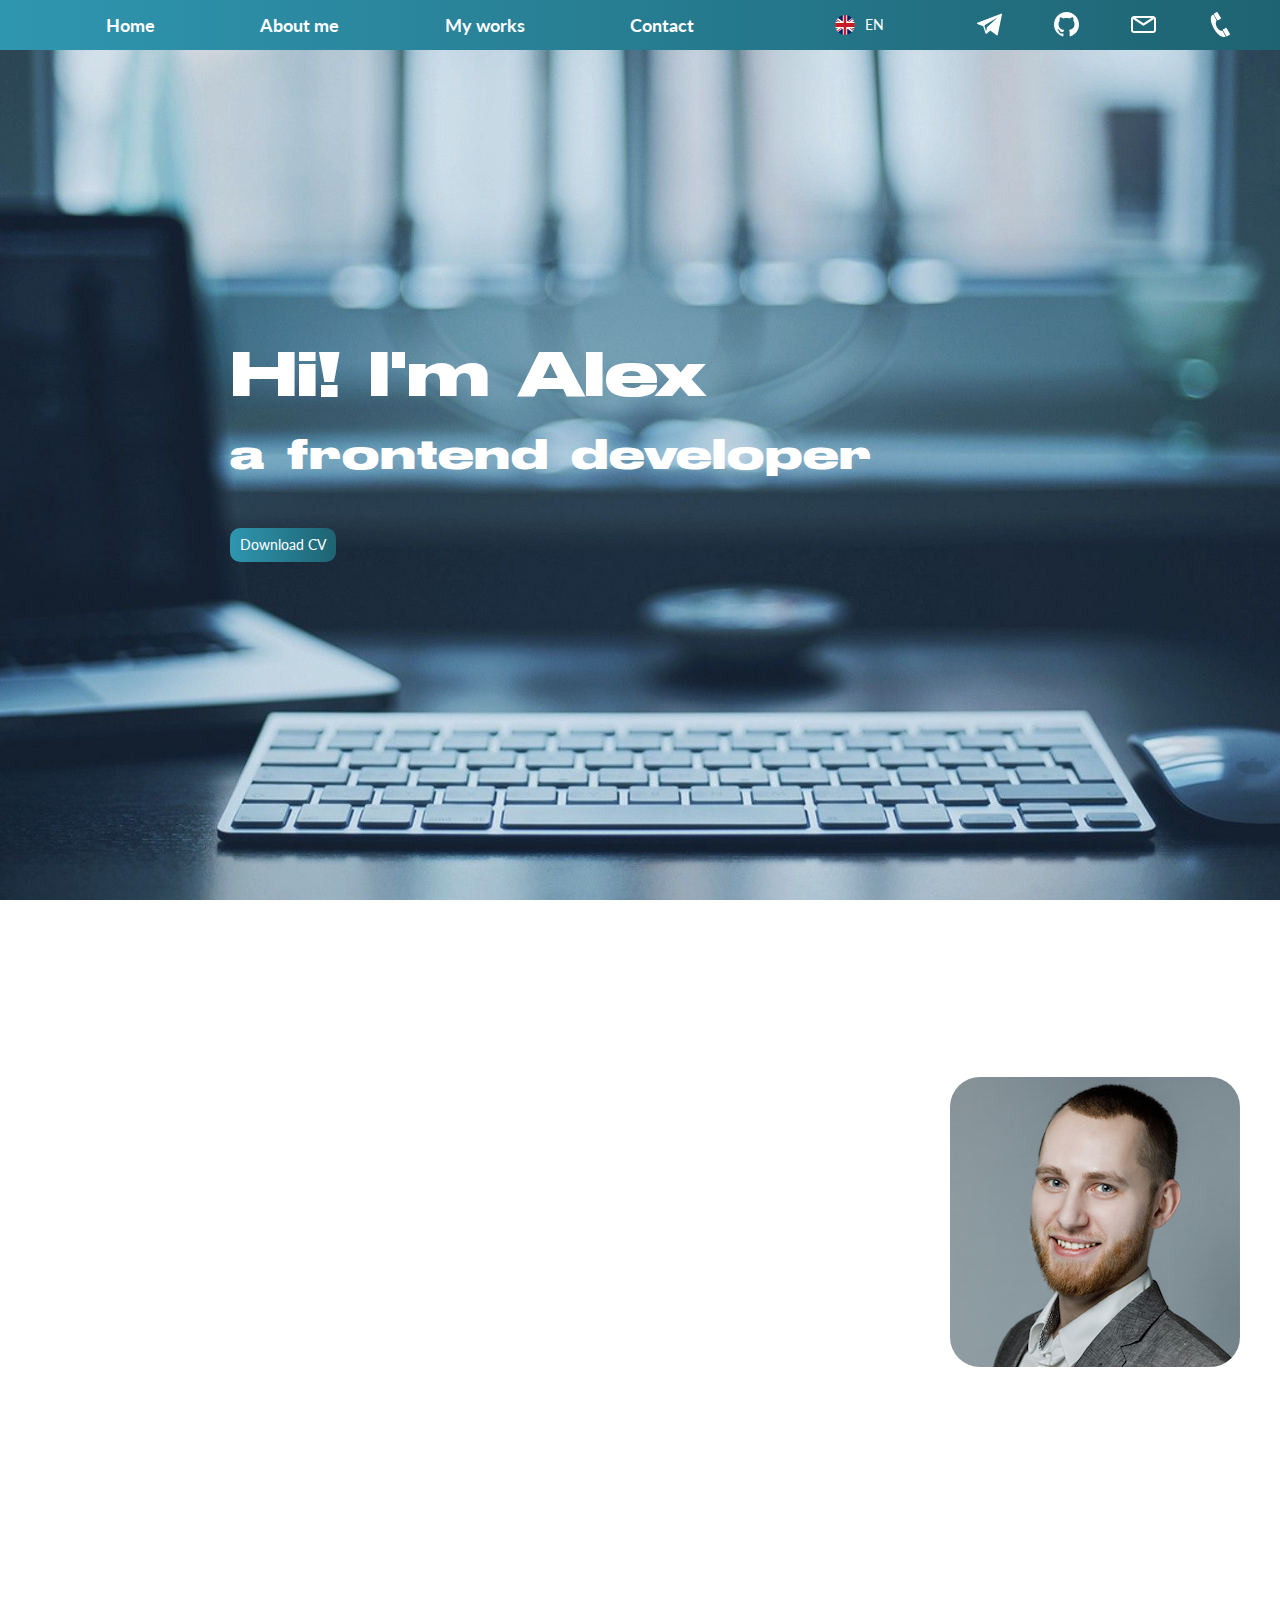
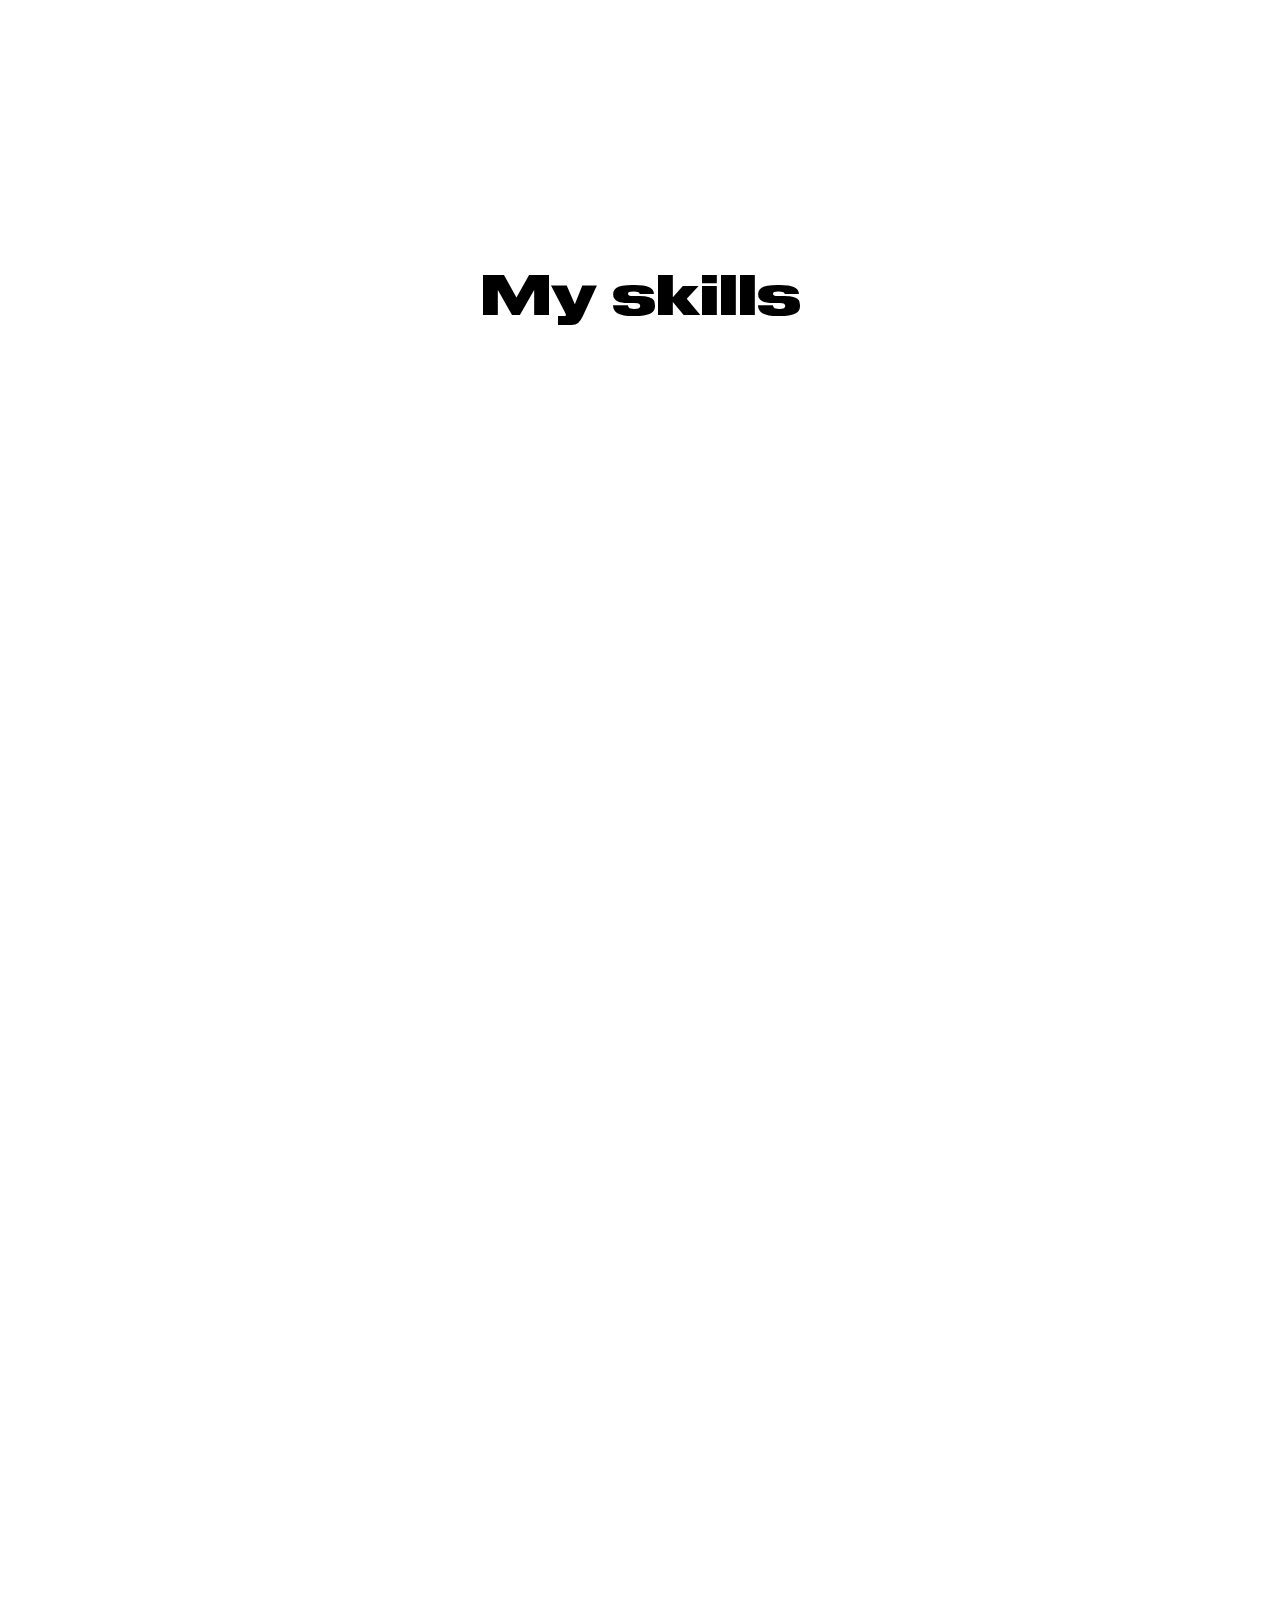
==== commit a86d9d8f: "+scrollify" ====
--- a/index.html
+++ b/index.html
@@ -143,7 +143,7 @@
 		</div>
 
 		<main class="main">
-			<section class="main__hero hero">
+			<section class="main__hero hero scroll">
 				<div class="container">
 					<div class="hero__inner">
 						<div class="hero__heading main-heading loading">
@@ -155,7 +155,7 @@
 				</div>
 			</section>
 
-			<section class="main__about about" id="about">
+			<section class="main__about about scroll" id="about">
 				<div class="container">
 					<h2 class="about__heading heading anim-item anim-no-hide">About me</h2>
 					<div class="about__inner">
@@ -184,122 +184,141 @@
 							<img src="./img/about/1743-sq.jpg" alt="">
 						</div>
 					</div>
-					<div class="about__skills">
-						<div class="about__skills-title anim-item anim-no-hide">My skills</div>
-						<p class="about__skills-subtitle anim-item anim-no-hide">Coding:</p>
-						<ul class="about__skills-list anim-item anim-no-hide">
-							<li class="about__skills-item">
-								<div class="about__skills-icon">
-									<img src="./img/about/html-icon.png" alt="">
-								</div>
-								<div class="about__skills-name">HTML</div>
-							</li>
-							<li class="about__skills-item">
-								<div class="about__skills-icon">
-									<img src="./img/about/css-icon.png" alt="">
-								</div>
-								<div class="about__skills-name">CSS</div>
-							</li>
-							<li class="about__skills-item">
-								<div class="about__skills-icon">
-									<img src="./img/about/scss-icon.png" alt="">
-								</div>
-								<div class="about__skills-name">SCSS</div>
-							</li>
-							<li class="about__skills-item">
-								<div class="about__skills-icon">
-									<img src="./img/about/adaptive-icon.png" alt="">
-								</div>
-								<div class="about__skills-name">Adaptive website coding</div>
-							</li>
-							<li class="about__skills-item">
-								<div class="about__skills-icon">
-									<img src="./img/about/semantic-icon.png" alt="">
-								</div>
-								<div class="about__skills-name">Semantic website coding</div>
-							</li>
-						</ul>
-						<p class="about__skills-subtitle anim-item anim-no-hide">Coding methodologies:</p>
-						<ul class="about__skills-list anim-item anim-no-hide">
-							<li class="about__skills-item">
-								<div class="about__skills-icon">
-									<img src="./img/about/bem.png" alt="">
-								</div>
-								<div class="about__skills-name">BEM</div>
-							</li>
-						</ul>
-						<p class="about__skills-subtitle anim-item anim-no-hide">Programming languages and libraries:
-						</p>
-						<ul class="about__skills-list anim-item anim-no-hide">
-							<li class="about__skills-item">
-								<div class="about__skills-icon">
-									<img src="./img/about/js-icon.png" alt="">
-								</div>
-								<div class="about__skills-name">JavaScript</div>
-							</li>
-							<li class="about__skills-item">
-								<div class="about__skills-icon">
-									<img src="./img/about/jq-icon.png" alt="">
-								</div>
-								<div class="about__skills-name">jQuery</div>
-							</li>
-						</ul>
-						<p class="about__skills-subtitle anim-item anim-no-hide">Version control systems:</p>
-						<ul class="about__skills-list anim-item anim-no-hide">
-							<li class="about__skills-item">
-								<div class="about__skills-icon">
-									<img src="./img/about/git-icon.png" alt="">
-								</div>
-								<div class="about__skills-name">Git</div>
-							</li>
-							<li class="about__skills-item">
-								<div class="about__skills-icon">
-									<img src="./img/about/github-icon.png" alt="">
-								</div>
-								<div class="about__skills-name">GitHub</div>
-							</li>
-						</ul>
-						<p class="about__skills-subtitle anim-item anim-no-hide">Graphics editors:</p>
-						<ul class="about__skills-list anim-item anim-no-hide">
-							<li class="about__skills-item">
-								<div class="about__skills-icon">
-									<img src="./img/about/figma-icon.png" alt="">
-								</div>
-								<div class="about__skills-name">Figma</div>
-							</li>
-							<li class="about__skills-item">
-								<div class="about__skills-icon">
-									<img src="./img/about/ps-icon.png" alt="">
-								</div>
-								<div class="about__skills-name">Adobe Photoshop</div>
-							</li>
-						</ul>
-						<p class="about__skills-subtitle anim-item anim-no-hide">Languages:</p>
-						<ul class="about__skills-list anim-item anim-no-hide">
-							<li class="about__skills-item">
-								<div class="about__skills-icon">
-									<img src="./img/icons/eng.png" alt="">
-								</div>
-								<div class="about__skills-name">English (B2)</div>
-							</li>
-							<li class="about__skills-item">
-								<div class="about__skills-icon">
-									<img src="./img/icons/rus.png" alt="">
-								</div>
-								<div class="about__skills-name">Russian (native)</div>
-							</li>
-							<li class="about__skills-item">
-								<div class="about__skills-icon">
-									<img src="./img/icons/ger.png" alt="">
-								</div>
-								<div class="about__skills-name">German (A2)</div>
-							</li>
-						</ul>
+
+				</div>
+			</section>
+ 
+			<section class="main__skills skills scroll">
+				<div class="container">
+
+					<div class="skills__heading heading anim-item anim-no-hide">My skills</div>
+					<div class="skills__inner">
+						<div class="skills__block">
+							<p class="skills__subtitle subtitle anim-item anim-no-hide">Coding:</p>
+							<ul class="skills__list anim-item anim-no-hide">
+								<li class="skills__item">
+									<div class="skills__icon">
+										<img src="./img/about/html-icon.png" alt="">
+									</div>
+									<div class="skills__name">HTML</div>
+								</li>
+								<li class="skills__item">
+									<div class="skills__icon">
+										<img src="./img/about/css-icon.png" alt="">
+									</div>
+									<div class="skills__name">CSS</div>
+								</li>
+								<li class="skills__item">
+									<div class="skills__icon">
+										<img src="./img/about/scss-icon.png" alt="">
+									</div>
+									<div class="skills__name">SCSS</div>
+								</li>
+								<li class="skills__item">
+									<div class="skills__icon">
+										<img src="./img/about/adaptive-icon.png" alt="">
+									</div>
+									<div class="skills__name">Adaptive website coding</div>
+								</li>
+								<li class="skills__item">
+									<div class="skills__icon">
+										<img src="./img/about/semantic-icon.png" alt="">
+									</div>
+									<div class="skills__name">Semantic website coding</div>
+								</li>
+							</ul>
+						</div>
+						<div class="skills__block">
+							<p class="skills__subtitle anim-item anim-no-hide">Coding methodologies:</p>
+							<ul class="skills__list anim-item anim-no-hide">
+								<li class="skills__item">
+									<div class="skills__icon">
+										<img src="./img/about/bem.png" alt="">
+									</div>
+									<div class="skills__name">BEM</div>
+								</li>
+							</ul>
+						</div>
+						<div class="skills__block">
+							<p class="skills__subtitle anim-item anim-no-hide">Programming languages and libraries:
+							</p>
+							<ul class="skills__list anim-item anim-no-hide">
+								<li class="skills__item">
+									<div class="skills__icon">
+										<img src="./img/about/js-icon.png" alt="">
+									</div>
+									<div class="skills__name">JavaScript</div>
+								</li>
+								<li class="skills__item">
+									<div class="skills__icon">
+										<img src="./img/about/jq-icon.png" alt="">
+									</div>
+									<div class="skills__name">jQuery</div>
+								</li>
+							</ul>
+						</div>
+						<div class="skills__block">
+							<p class="skills__subtitle anim-item anim-no-hide">Version control systems:</p>
+							<ul class="skills__list anim-item anim-no-hide">
+								<li class="skills__item">
+									<div class="skills__icon">
+										<img src="./img/about/git-icon.png" alt="">
+									</div>
+									<div class="skills__name">Git</div>
+								</li>
+								<li class="skills__item">
+									<div class="skills__icon">
+										<img src="./img/about/github-icon.png" alt="">
+									</div>
+									<div class="skills__name">GitHub</div>
+								</li>
+							</ul>
+						</div>
+						<div class="skills__block">
+							<p class="skills__subtitle anim-item anim-no-hide">Graphics editors:</p>
+							<ul class="skills__list anim-item anim-no-hide">
+								<li class="skills__item">
+									<div class="skills__icon">
+										<img src="./img/about/figma-icon.png" alt="">
+									</div>
+									<div class="skills__name">Figma</div>
+								</li>
+								<li class="skills__item">
+									<div class="skills__icon">
+										<img src="./img/about/ps-icon.png" alt="">
+									</div>
+									<div class="skills__name">Adobe Photoshop</div>
+								</li>
+							</ul>
+						</div>
+						<div class="skills__block">
+							<p class="skills__subtitle anim-item anim-no-hide">Languages:</p>
+							<ul class="skills__list anim-item anim-no-hide">
+								<li class="skills__item">
+									<div class="skills__icon">
+										<img src="./img/icons/eng.png" alt="">
+									</div>
+									<div class="skills__name">English (B2)</div>
+								</li>
+								<li class="skills__item">
+									<div class="skills__icon">
+										<img src="./img/icons/rus.png" alt="">
+									</div>
+									<div class="skills__name">Russian (native)</div>
+								</li>
+								<li class="skills__item">
+									<div class="skills__icon">
+										<img src="./img/icons/ger.png" alt="">
+									</div>
+									<div class="skills__name">German (A2)</div>
+								</li>
+							</ul>
+						</div>
 					</div>
 				</div>
 			</section>
 
-			<section class="main__works works" id="works">
+			<section class="main__works works scroll" id="works">
 				<div class="container">
 					<h2 class="works__heading heading anim-item anim-no-hide">My works</h2>
 					<ul class="works__list">
@@ -312,7 +331,7 @@
 									<img src="./img/works/cloudbudget.gif" alt="">
 								</div>
 								<div class="works__list--mob">
-									<img src="./video/cloudbudget-mob.gif" alt="">
+									<img src="./img/works/cloudbudget-mob.gif" alt="">
 								</div>
 							</a>
 						</li>
@@ -348,7 +367,7 @@
 									<img src="./img/works/mammut.png" alt="">
 								</div>
 								<div class="works__list-gif">
-									<img src="./img/works/mammut.gif">
+									<img src="./img/works/mammut.png">
 								</div>
 								<div class="works__list--mob">
 									<img src="./img/works/mammut-mob.gif">
@@ -445,7 +464,7 @@
 									<img src="./img/works/coinbase.gif">
 								</div>
 								<div class="works__list--mob">
-									<img src="./video/coinbase-mob.gif">
+									<img src="./img/works/coinbase-mob.gif">
 								</div>
 							</a>
 						</li>
@@ -482,52 +501,53 @@
 				</div>
 			</section>
 
-			<section class="main__contact contact" id="contact">
+			<section class="main__contact contact scroll" id="contact">
 				<div class="container">
-					<h2 class="contact__heading heading anim-item anim-no-hide">My contacts</h2>
-					<ul class="contact__info anim-item anim-no-hide">
-						<li class="contact__info-item">
-							<div class="contact__info-icon">
-								<img src="./img/contact/location-icon.png" alt="">
-							</div>
-							<div class="contact__info-text">Russia, St. Petersburg</div>
-						</li>
-						<li class="contact__info-item">
-							<div class="contact__info-icon">
-								<img src="./img/icons/telegram.svg" alt="">
-							</div>
-							<div class="contact__info-text">
-								<a href="https://t.me/alexx_kis" class="contact__info-link">t.me/alexx_kis</a>
-							</div>
-						</li>
-						<li class="contact__info-item">
-							<div class="contact__info-icon">
-								<img src="./img/icons/github.svg" alt="">
-							</div>
-							<div class="contact__info-text">
-								<a href="https://github.com/alexx-kis"
-									class="contact__info-link">github.com/alexx-kis</a>
-							</div>
-						</li>
-						<li class="contact__info-item">
-							<div class="contact__info-icon">
-								<img src="./img/icons/email.svg" alt="">
-							</div>
-							<div class="contact__info-text">
-								<a href="mailto:alexander.s.kislov@gmail.com"
-									class="contact__info-link">alexander.s.kislov@gmail.com</a>
-							</div>
-						</li>
-						<li class="contact__info-item">
-							<div class="contact__info-icon">
-								<img src="./img/icons/phone.svg" alt="">
-							</div>
-							<div class="contact__info-text">
-								<a href="tel:+79995251970" class="contact__info-link">+7 (999) 525-19-70</a>
-							</div>
-						</li>
-
-					</ul>
+					<div class="contact__inner">
+						<h2 class="contact__heading heading anim-item anim-no-hide">My contacts</h2>
+						<ul class="contact__info anim-item anim-no-hide">
+							<li class="contact__info-item">
+								<div class="contact__info-icon">
+									<img src="./img/contact/location-icon.png" alt="">
+								</div>
+								<div class="contact__info-text">Russia, St. Petersburg</div>
+							</li>
+							<li class="contact__info-item">
+								<div class="contact__info-icon">
+									<img src="./img/icons/telegram.svg" alt="">
+								</div>
+								<div class="contact__info-text">
+									<a href="https://t.me/alexx_kis" class="contact__info-link">t.me/alexx_kis</a>
+								</div>
+							</li>
+							<li class="contact__info-item">
+								<div class="contact__info-icon">
+									<img src="./img/icons/github.svg" alt="">
+								</div>
+								<div class="contact__info-text">
+									<a href="https://github.com/alexx-kis"
+										class="contact__info-link">github.com/alexx-kis</a>
+								</div>
+							</li>
+							<li class="contact__info-item">
+								<div class="contact__info-icon">
+									<img src="./img/icons/email.svg" alt="">
+								</div>
+								<div class="contact__info-text">
+									<a href="mailto:alexander.s.kislov@gmail.com"
+										class="contact__info-link">alexander.s.kislov@gmail.com</a>
+								</div>
+							</li>
+							<li class="contact__info-item">
+								<div class="contact__info-icon">
+									<img src="./img/icons/phone.svg" alt="">
+								</div>
+								<div class="contact__info-text">
+									<a href="tel:+79995251970" class="contact__info-link">+7 (999) 525-19-70</a>
+								</div>
+							</li>
+						</ul>
+					</div>
 					<!-- <div class="contact__socials">
 						<ul class="contact__socials-list">
 							<li class="contact__socials-item">
@@ -614,7 +634,8 @@
 
 		</main>
 	</div>
-
+	<script src="https://ajax.googleapis.com/ajax/libs/jquery/3.6.0/jquery.min.js"></script>
+	<script src="js/jquery.scrollify.js"></script>
 	<script src="js/script.js"></script>
 </body>
 
--- a/css/style.css
+++ b/css/style.css
@@ -102,7 +102,6 @@
   src: url("../fonts/20-db.woff2") format("woff2");
 }
 html {
-  scroll-behavior: smooth;
   font-family: lato, Arial, Helvetica, sans-serif;
 }
 html ::-webkit-scrollbar {
@@ -146,8 +145,8 @@
 .heading {
   font-family: druk, Arial, Helvetica, sans-serif;
   font-weight: 900;
-  font-size: 30px;
-  padding: 20px;
+  font-size: 6dvh;
+  padding: 2vh;
   text-align: center;
 }
 
@@ -320,7 +319,7 @@
 /*==================================== HERO ====================================*/
 /*==================================== HERO ====================================*/
 .hero {
-  height: 100vh;
+  height: 100dvh;
   background: url("../img/hero/bg.jpg") no-repeat center 100%/cover;
 }
 .hero__inner {
@@ -374,9 +373,10 @@
 /*==================================== ABOUT ====================================*/
 .about {
   padding: 60px 0 20px;
+  height: 100dvh;
 }
 .about__heading {
-  margin-bottom: 30px;
+  margin-bottom: 3dvh;
   -webkit-transform: translate(0px, -50px);
       -ms-transform: translate(0px, -50px);
           transform: translate(0px, -50px);
@@ -392,16 +392,26 @@
   -webkit-box-pack: justify;
       -ms-flex-pack: justify;
           justify-content: space-between;
+  height: 80%;
 }
 .about__info {
-  max-width: 820px;
+  display: -webkit-box;
+  display: -ms-flexbox;
+  display: flex;
+  -webkit-box-orient: vertical;
+  -webkit-box-direction: normal;
+      -ms-flex-direction: column;
+          flex-direction: column;
+  -webkit-box-pack: justify;
+      -ms-flex-pack: justify;
+          justify-content: space-between;
   margin-right: 20px;
   line-height: 1.5;
 }
 .about__title {
   font-weight: 700;
-  font-size: 30px;
-  margin-bottom: 20px;
+  font-size: 5dvh;
+  margin-bottom: 2dvh;
   -webkit-transform: translate(-100px, 0%);
       -ms-transform: translate(-100px, 0%);
           transform: translate(-100px, 0%);
@@ -410,29 +420,40 @@
   transition: all 0.8s;
 }
 .about__text {
-  font-size: 18px;
-  margin-bottom: 15px;
+  font-size: 3dvh;
+  margin-bottom: 1.4dvh;
   -webkit-transform: translate(-100px, 0%);
       -ms-transform: translate(-100px, 0%);
           transform: translate(-100px, 0%);
   opacity: 0;
   -webkit-transition: all 0.8s;
   transition: all 0.8s;
+  text-align: justify;
+}
+.about__image {
+  width: 50%;
+}
+.about__image img {
+  border-radius: 30px;
 }
 .about__icon img {
   width: 27px;
   height: 27px;
 }
-.about__skills {
-  margin-top: 40px;
-}
-.about__skills--narrow {
+
+/*==================================== SKILLS ====================================*/
+/*==================================== SKILLS ====================================*/
+.skills {
+  padding-top: 50px;
+  height: 100dvh;
+}
+.skills__heading--narrow {
   display: none;
 }
-.about__skills-title {
+.skills__title {
   font-family: druk;
-  margin-bottom: 18px;
-  font-size: 18px;
+  margin-bottom: 1.8dvh;
+  font-size: 1.8dvh;
   -webkit-transform: translate(-100px, 0%);
       -ms-transform: translate(-100px, 0%);
           transform: translate(-100px, 0%);
@@ -440,22 +461,47 @@
   -webkit-transition: all 0.8s;
   transition: all 0.8s;
 }
-.about__skills-subtitle {
-  margin-bottom: 20px;
+.skills__inner {
+  display: -webkit-box;
+  display: -ms-flexbox;
+  display: flex;
+  -webkit-box-orient: vertical;
+  -webkit-box-direction: normal;
+      -ms-flex-direction: column;
+          flex-direction: column;
+  -webkit-box-pack: space-evenly;
+      -ms-flex-pack: space-evenly;
+          justify-content: space-evenly;
+  max-width: 990px;
+  margin: 0 auto;
+  height: 90%;
+}
+.skills__block {
+  display: -webkit-box;
+  display: -ms-flexbox;
+  display: flex;
+  -webkit-box-align: center;
+      -ms-flex-align: center;
+          align-items: center;
+  margin-bottom: 1dvh;
+  line-height: 1.2;
+}
+.skills__subtitle {
   -webkit-transform: translate(-100px, 0%);
       -ms-transform: translate(-100px, 0%);
           transform: translate(-100px, 0%);
   opacity: 0;
   -webkit-transition: all 0.8s;
   transition: all 0.8s;
-}
-.about__skills-list {
+  font-size: 3dvh;
+  margin-right: 10px;
+}
+.skills__list {
   display: -webkit-box;
   display: -ms-flexbox;
   display: flex;
   -ms-flex-wrap: wrap;
       flex-wrap: wrap;
-  margin-bottom: 10px;
   -webkit-transform: translate(-100px, 0%);
       -ms-transform: translate(-100px, 0%);
           transform: translate(-100px, 0%);
@@ -463,24 +509,24 @@
   -webkit-transition: all 0.8s;
   transition: all 0.8s;
 }
-.about__skills-item {
+.skills__item {
   display: -webkit-box;
   display: -ms-flexbox;
   display: flex;
   -webkit-box-align: center;
       -ms-flex-align: center;
           align-items: center;
-  margin-bottom: 15px;
   margin-right: 15px;
 }
-.about__skills-icon img {
+.skills__icon img {
   width: 20px;
   height: 20px;
 }
-.about__skills-name {
+.skills__name {
   margin-left: 10px;
-}
-.about__image {
+  font-size: 2dvh;
+}
+.skills__image {
   -webkit-transform: translate(100px, 0%);
       -ms-transform: translate(100px, 0%);
           transform: translate(100px, 0%);
@@ -488,7 +534,7 @@
   -webkit-transition: all 0.8s ease 0.5s;
   transition: all 0.8s ease 0.5s;
 }
-.about__image img {
+.skills__image img {
   -o-object-fit: cover;
      object-fit: cover;
   border-radius: 10px;
@@ -497,10 +543,10 @@
 /*==================================== WORKS ====================================*/
 /*==================================== WORKS ====================================*/
 .works {
-  padding: 60px 0 20px;
+  padding: 60px 0 0 0;
 }
 .works__heading {
-  margin-bottom: 20px;
+  margin-bottom: 2dvh;
   -webkit-transform: translate(0px, -100px);
       -ms-transform: translate(0px, -100px);
           transform: translate(0px, -100px);
@@ -510,20 +556,24 @@
 }
 .works__list {
   display: grid;
-  grid-template: repeat(3, 1fr)/repeat(3, 1fr);
+  grid-template: repeat(4, 1fr)/repeat(3, 1fr);
   justify-items: center;
-  gap: 30px;
+  gap: 3dvh;
+  max-width: 95dvh;
+  margin: 0 auto;
+  height: 77%;
 }
 .works__list-item {
   -webkit-box-shadow: 0px 0px 20px 1px #e5e5e5;
           box-shadow: 0px 0px 20px 1px #e5e5e5;
-  border-radius: 20px;
+  border-radius: 2dvh;
   overflow: hidden;
-  min-width: 150px;
+  width: 15dvh;
   -webkit-transform: scale(0);
       -ms-transform: scale(0);
           transform: scale(0);
   opacity: 0;
+  width: 100%;
 }
 .works__list-item:first-child {
   -webkit-transition: all 0.8s;
@@ -627,7 +677,7 @@
 /*==================================== CONTACTS ====================================*/
 /*==================================== CONTACTS ====================================*/
 .contact {
-  padding: 120px 0 60px;
+  padding: 60px 0;
 }
 .contact__heading {
   -webkit-transform: translate(0px, -100px);
@@ -636,6 +686,19 @@
   opacity: 0;
   -webkit-transition: all 0.8s;
   transition: all 0.8s;
+}
+.contact__inner {
+  display: -webkit-box;
+  display: -ms-flexbox;
+  display: flex;
+  -webkit-box-orient: vertical;
+  -webkit-box-direction: normal;
+      -ms-flex-direction: column;
+          flex-direction: column;
+  -webkit-box-pack: space-evenly;
+      -ms-flex-pack: space-evenly;
+          justify-content: space-evenly;
+  height: 100%;
 }
 .contact__info {
   padding: 40px 0;
@@ -659,7 +722,7 @@
   -webkit-box-align: center;
       -ms-flex-align: center;
           align-items: center;
-  margin-bottom: 20px;
+  margin-bottom: 2dvh;
   margin-right: 10px;
 }
 .contact__info-item:last-child {
@@ -669,12 +732,18 @@
   margin-right: 10px;
 }
 .contact__info-icon img {
-  width: 20px;
-  height: 20px;
+  min-width: 20px;
+  min-height: 20px;
+  width: 3dvh;
+  height: 3dvh;
+}
+.contact__info-text {
+  font-size: 1.8dvh;
 }
 .contact__info-link {
   -webkit-transition: all 0.3s;
   transition: all 0.3s;
+  font-size: 1.8dvh;
 }
 .contact__info-link:hover {
   color: #ff9500;
@@ -1021,13 +1090,13 @@
   .works__list-img {
     display: none;
   }
-  .works__list-video {
+  .works__list-gif {
     display: none;
   }
-  .works__list-video--mob {
+  .works__list--mob {
     display: block;
   }
-  .works__list-video--mob img {
+  .works__list--mob img {
     width: 100%;
   }
 }
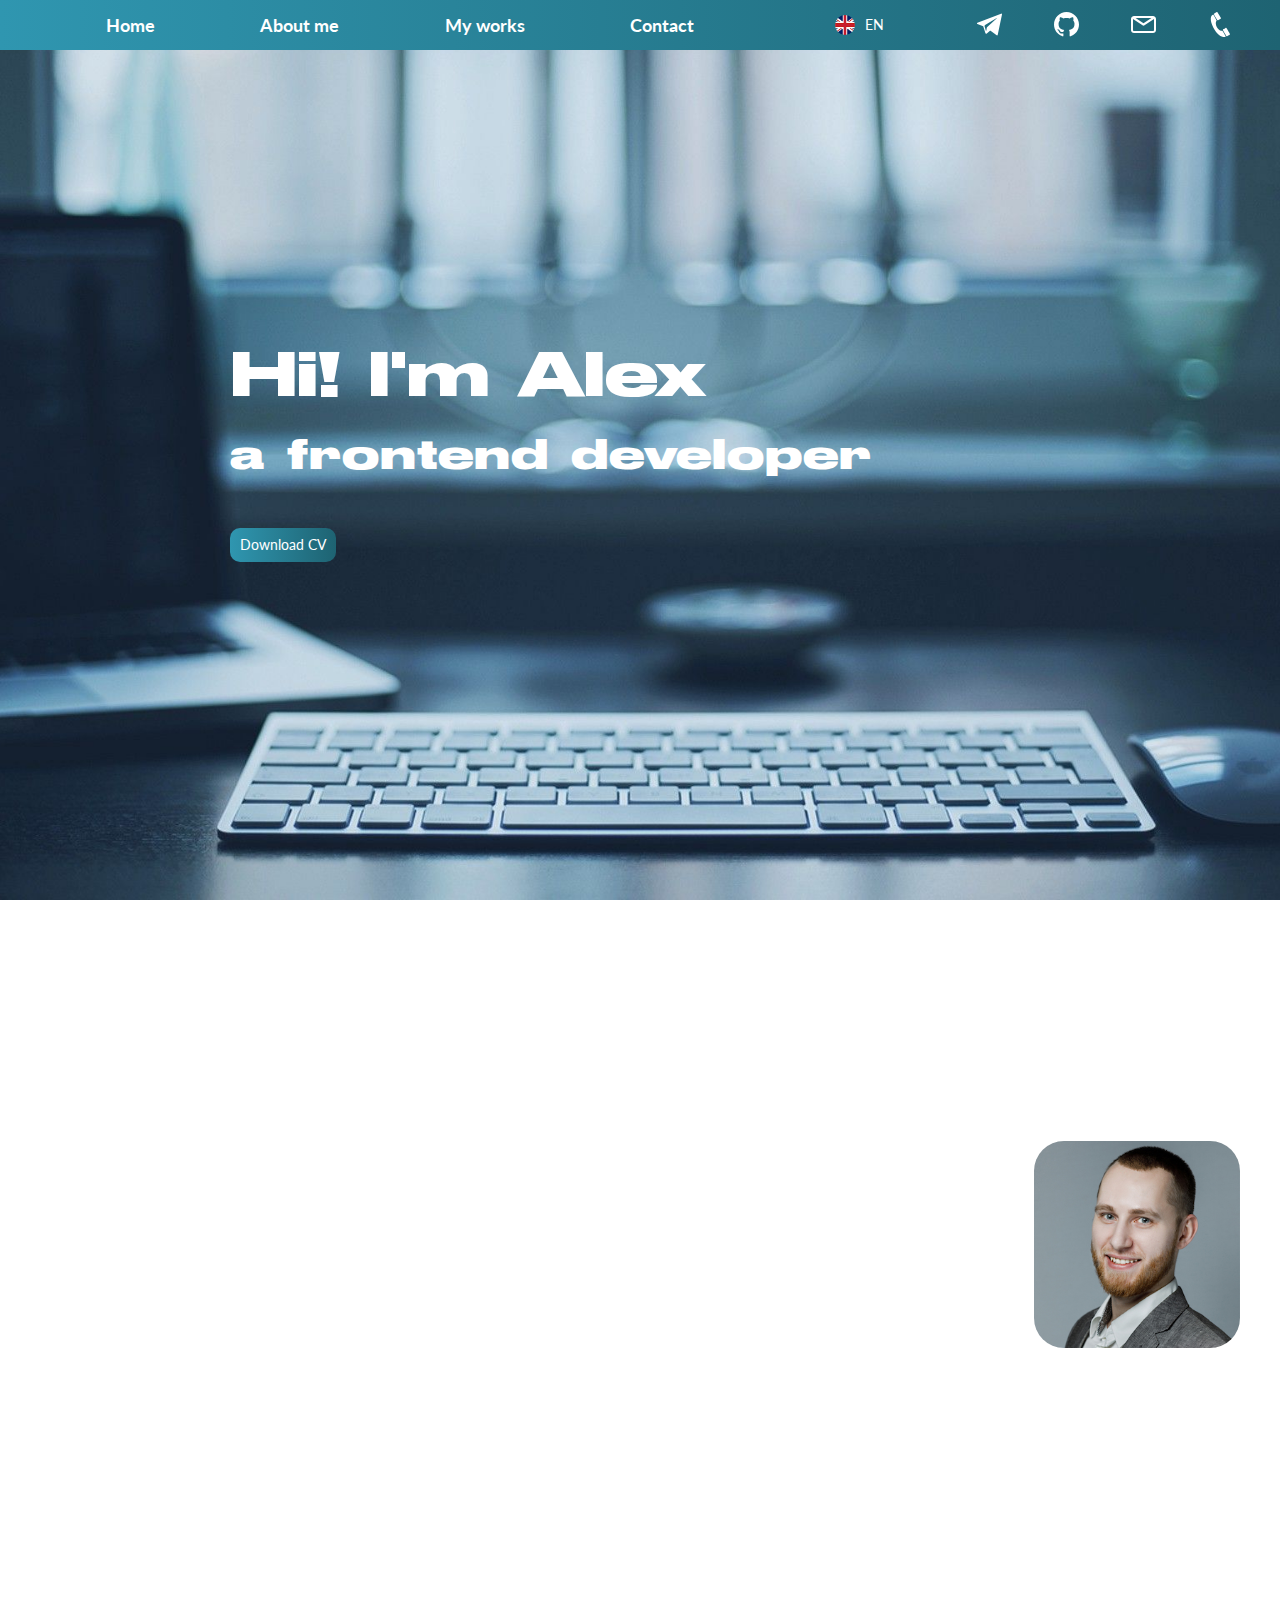
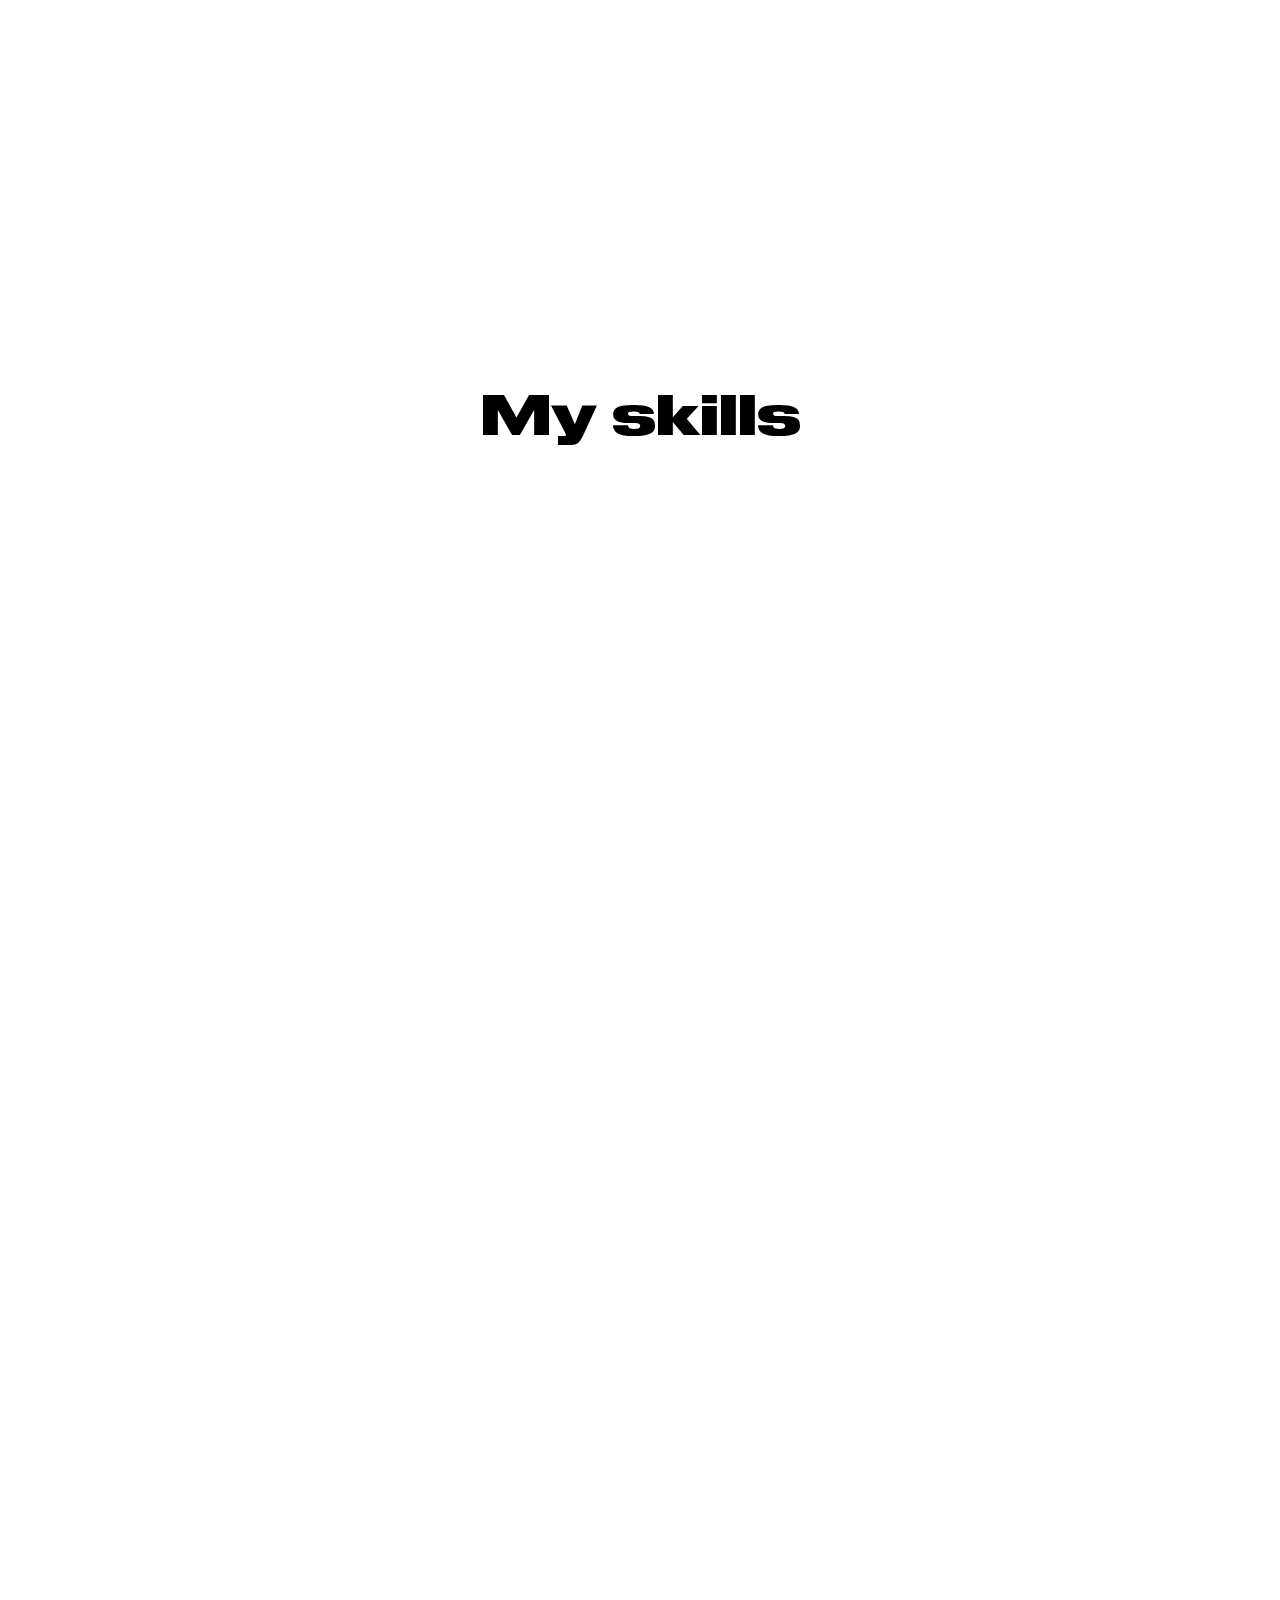
==== commit ba10ba4b: "adapted" ====
--- a/index.html
+++ b/index.html
@@ -157,162 +157,172 @@
 
 			<section class="main__about about scroll" id="about">
 				<div class="container">
-					<h2 class="about__heading heading anim-item anim-no-hide">About me</h2>
 					<div class="about__inner">
-						<div class="about__info">
-							<h3 class="about__title anim-item anim-no-hide">Hi! My name is Alex and I am a frontend
-								developer</h3>
-							<p class="about__text anim-item anim-no-hide">I have been born in Saint Petersburg and
-								reside here now.</p>
-							<p class="about__text anim-item anim-no-hide">
-								I have graduated Saint Petersburg State Chemical-Pharmaceutical University and last
-								years I worked as a
-								biotechnologist according to my university diploma. Several years ago I started learning
-								Frontend web development,
-								firstly by myself and then studying courses.
-							</p>
-							<p class="about__text anim-item anim-no-hide">
-								Now my studying is continuing, particularly JavaScript deeper learning.
-							</p>
-							<p class="about__text anim-item anim-no-hide">
-								In the future I plan to study <span class="about__icon">
-									<img src="./img/about/react-icon.png" alt="">
-								</span> React.
-							</p>
-						</div>
-						<div class="about__image anim-item anim-no-hide">
-							<img src="./img/about/1743-sq.jpg" alt="">
+						<h2 class="about__heading heading anim-item anim-no-hide">About me</h2>
+						<div class="about__content">
+							<div class="about__content-top">
+								<h3 class="about__title anim-item anim-no-hide">
+									Hi! <br> My name is Alex and I am a frontend
+									developer
+								</h3>
+								<div class="about__image anim-item anim-no-hide">
+									<img src="./img/about/1743-sq.jpg" alt="">
+								</div>
+							</div>
+							<div class="about__info">
+								<p class="about__text anim-item anim-no-hide">I have been born in Saint Petersburg and
+									reside here now.</p>
+								<p class="about__text anim-item anim-no-hide">
+									I have graduated Saint Petersburg State Chemical-Pharmaceutical University and last
+									years I worked as a
+									biotechnologist according to my university diploma. Several years ago I started
+									learning
+									Frontend web development,
+									firstly by myself and then studying courses.
+								</p>
+								<p class="about__text anim-item anim-no-hide">
+									Now my studying is continuing, particularly JavaScript deeper learning.
+								</p>
+								<p class="about__text anim-item anim-no-hide">
+									In the future I plan to study <span class="about__icon">
+										<img src="./img/about/react-icon.png" alt="">
+									</span> React.
+								</p>
+							</div>
+
 						</div>
 					</div>
 
 				</div>
 			</section>
- 
+
 			<section class="main__skills skills scroll">
 				<div class="container">
 
-					<div class="skills__heading heading anim-item anim-no-hide">My skills</div>
 					<div class="skills__inner">
-						<div class="skills__block">
-							<p class="skills__subtitle subtitle anim-item anim-no-hide">Coding:</p>
-							<ul class="skills__list anim-item anim-no-hide">
-								<li class="skills__item">
-									<div class="skills__icon">
-										<img src="./img/about/html-icon.png" alt="">
-									</div>
-									<div class="skills__name">HTML</div>
-								</li>
-								<li class="skills__item">
-									<div class="skills__icon">
-										<img src="./img/about/css-icon.png" alt="">
-									</div>
-									<div class="skills__name">CSS</div>
-								</li>
-								<li class="skills__item">
-									<div class="skills__icon">
-										<img src="./img/about/scss-icon.png" alt="">
-									</div>
-									<div class="skills__name">SCSS</div>
-								</li>
-								<li class="skills__item">
-									<div class="skills__icon">
-										<img src="./img/about/adaptive-icon.png" alt="">
-									</div>
-									<div class="skills__name">Adaptive website coding</div>
-								</li>
-								<li class="skills__item">
-									<div class="skills__icon">
-										<img src="./img/about/semantic-icon.png" alt="">
-									</div>
-									<div class="skills__name">Semantic website coding</div>
-								</li>
-							</ul>
-						</div>
-						<div class="skills__block">
-							<p class="skills__subtitle anim-item anim-no-hide">Coding methodologies:</p>
-							<ul class="skills__list anim-item anim-no-hide">
-								<li class="skills__item">
-									<div class="skills__icon">
-										<img src="./img/about/bem.png" alt="">
-									</div>
-									<div class="skills__name">BEM</div>
-								</li>
-							</ul>
-						</div>
-						<div class="skills__block">
-							<p class="skills__subtitle anim-item anim-no-hide">Programming languages and libraries:
-							</p>
-							<ul class="skills__list anim-item anim-no-hide">
-								<li class="skills__item">
-									<div class="skills__icon">
-										<img src="./img/about/js-icon.png" alt="">
-									</div>
-									<div class="skills__name">JavaScript</div>
-								</li>
-								<li class="skills__item">
-									<div class="skills__icon">
-										<img src="./img/about/jq-icon.png" alt="">
-									</div>
-									<div class="skills__name">jQuery</div>
-								</li>
-							</ul>
-						</div>
-						<div class="skills__block">
-							<p class="skills__subtitle anim-item anim-no-hide">Version control systems:</p>
-							<ul class="skills__list anim-item anim-no-hide">
-								<li class="skills__item">
-									<div class="skills__icon">
-										<img src="./img/about/git-icon.png" alt="">
-									</div>
-									<div class="skills__name">Git</div>
-								</li>
-								<li class="skills__item">
-									<div class="skills__icon">
-										<img src="./img/about/github-icon.png" alt="">
-									</div>
-									<div class="skills__name">GitHub</div>
-								</li>
-							</ul>
-						</div>
-						<div class="skills__block">
-							<p class="skills__subtitle anim-item anim-no-hide">Graphics editors:</p>
-							<ul class="skills__list anim-item anim-no-hide">
-								<li class="skills__item">
-									<div class="skills__icon">
-										<img src="./img/about/figma-icon.png" alt="">
-									</div>
-									<div class="skills__name">Figma</div>
-								</li>
-								<li class="skills__item">
-									<div class="skills__icon">
-										<img src="./img/about/ps-icon.png" alt="">
-									</div>
-									<div class="skills__name">Adobe Photoshop</div>
-								</li>
-							</ul>
-						</div>
-						<div class="skills__block">
-							<p class="skills__subtitle anim-item anim-no-hide">Languages:</p>
-							<ul class="skills__list anim-item anim-no-hide">
-								<li class="skills__item">
-									<div class="skills__icon">
-										<img src="./img/icons/eng.png" alt="">
-									</div>
-									<div class="skills__name">English (B2)</div>
-								</li>
-								<li class="skills__item">
-									<div class="skills__icon">
-										<img src="./img/icons/rus.png" alt="">
-									</div>
-									<div class="skills__name">Russian (native)</div>
-								</li>
-								<li class="skills__item">
-									<div class="skills__icon">
-										<img src="./img/icons/ger.png" alt="">
-									</div>
-									<div class="skills__name">German (A2)</div>
-								</li>
-							</ul>
+						<div class="skills__heading heading anim-item anim-no-hide">My skills</div>
+						<div class="skills__content">
+							<div class="skills__group">
+								<p class="skills__subtitle subtitle anim-item anim-no-hide">Coding:</p>
+								<ul class="skills__list anim-item anim-no-hide">
+									<li class="skills__item">
+										<div class="skills__icon">
+											<img src="./img/about/html-icon.png" alt="">
+										</div>
+										<div class="skills__name">HTML</div>
+									</li>
+									<li class="skills__item">
+										<div class="skills__icon">
+											<img src="./img/about/css-icon.png" alt="">
+										</div>
+										<div class="skills__name">CSS</div>
+									</li>
+									<li class="skills__item">
+										<div class="skills__icon">
+											<img src="./img/about/scss-icon.png" alt="">
+										</div>
+										<div class="skills__name">SCSS</div>
+									</li>
+									<li class="skills__item">
+										<div class="skills__icon">
+											<img src="./img/about/adaptive-icon.png" alt="">
+										</div>
+										<div class="skills__name">Adaptive website coding</div>
+									</li>
+									<li class="skills__item">
+										<div class="skills__icon">
+											<img src="./img/about/semantic-icon.png" alt="">
+										</div>
+										<div class="skills__name">Semantic website coding</div>
+									</li>
+								</ul>
+							</div>
+							<div class="skills__group">
+								<p class="skills__subtitle anim-item anim-no-hide">Coding methodologies:</p>
+								<ul class="skills__list anim-item anim-no-hide">
+									<li class="skills__item">
+										<div class="skills__icon">
+											<img src="./img/about/bem.png" alt="">
+										</div>
+										<div class="skills__name">BEM</div>
+									</li>
+								</ul>
+							</div>
+							<div class="skills__group">
+								<p class="skills__subtitle anim-item anim-no-hide">Programming languages and libraries:
+								</p>
+								<ul class="skills__list anim-item anim-no-hide">
+									<li class="skills__item">
+										<div class="skills__icon">
+											<img src="./img/about/js-icon.png" alt="">
+										</div>
+										<div class="skills__name">JavaScript</div>
+									</li>
+									<li class="skills__item">
+										<div class="skills__icon">
+											<img src="./img/about/jq-icon.png" alt="">
+										</div>
+										<div class="skills__name">jQuery</div>
+									</li>
+								</ul>
+							</div>
+							<div class="skills__group">
+								<p class="skills__subtitle anim-item anim-no-hide">Version control systems:</p>
+								<ul class="skills__list anim-item anim-no-hide">
+									<li class="skills__item">
+										<div class="skills__icon">
+											<img src="./img/about/git-icon.png" alt="">
+										</div>
+										<div class="skills__name">Git</div>
+									</li>
+									<li class="skills__item">
+										<div class="skills__icon">
+											<img src="./img/about/github-icon.png" alt="">
+										</div>
+										<div class="skills__name">GitHub</div>
+									</li>
+								</ul>
+							</div>
+							<div class="skills__group">
+								<p class="skills__subtitle anim-item anim-no-hide">Graphics editors:</p>
+								<ul class="skills__list anim-item anim-no-hide">
+									<li class="skills__item">
+										<div class="skills__icon">
+											<img src="./img/about/figma-icon.png" alt="">
+										</div>
+										<div class="skills__name">Figma</div>
+									</li>
+									<li class="skills__item">
+										<div class="skills__icon">
+											<img src="./img/about/ps-icon.png" alt="">
+										</div>
+										<div class="skills__name">Adobe Photoshop</div>
+									</li>
+								</ul>
+							</div>
+							<div class="skills__group">
+								<p class="skills__subtitle anim-item anim-no-hide">Languages:</p>
+								<ul class="skills__list anim-item anim-no-hide">
+									<li class="skills__item">
+										<div class="skills__icon">
+											<img src="./img/icons/eng.png" alt="">
+										</div>
+										<div class="skills__name">English (B2)</div>
+									</li>
+									<li class="skills__item">
+										<div class="skills__icon">
+											<img src="./img/icons/rus.png" alt="">
+										</div>
+										<div class="skills__name">Russian (native)</div>
+									</li>
+									<li class="skills__item">
+										<div class="skills__icon">
+											<img src="./img/icons/ger.png" alt="">
+										</div>
+										<div class="skills__name">German (A2)</div>
+									</li>
+								</ul>
+							</div>
 						</div>
 					</div>
 				</div>
@@ -320,184 +330,185 @@
 
 			<section class="main__works works scroll" id="works">
 				<div class="container">
-					<h2 class="works__heading heading anim-item anim-no-hide">My works</h2>
-					<ul class="works__list">
-						<li class="works__list-item anim-item anim-no-hide">
-							<a href="https://alexx-kis.github.io/cloudbudget/" target="_blank" class="works__list-link">
-								<div class="works__list-img">
-									<img src="./img/works/cloudbudget.png" alt="">
-								</div>
-								<div class="works__list-gif">
-									<img src="./img/works/cloudbudget.gif" alt="">
-								</div>
-								<div class="works__list--mob">
-									<img src="./img/works/cloudbudget-mob.gif" alt="">
-								</div>
-							</a>
-						</li>
-						<li class="works__list-item anim-item anim-no-hide">
-							<a href="https://alexx-kis.github.io/Lemon/" target="_blank" class="works__list-link">
-								<div class="works__list-img">
-									<img src="./img/works/lemon.png" alt="">
-								</div>
-								<div class="works__list-gif">
-									<img src="./img/works/lemon.gif" alt="">
-								</div>
-								<div class="works__list--mob">
-									<img src="./img/works/lemon-mob.gif" alt="">
-								</div>
-							</a>
-						</li>
-						<li class="works__list-item anim-item anim-no-hide">
-							<a href="https://alexx-kis.github.io/Binary/" target="_blank" class="works__list-link">
-								<div class="works__list-img">
-									<img src="./img/works/binary.png" alt="">
-								</div>
-								<div class="works__list-gif">
-									<img src="./img/works/binary.gif">
-								</div>
-								<div class="works__list--mob">
-									<img src="./img/works/binary-mob.gif">
-								</div>
-							</a>
-						</li>
-						<li class="works__list-item anim-item anim-no-hide">
-							<a href="https://alexx-kis.github.io/Mammut/" target="_blank" class="works__list-link">
-								<div class="works__list-img">
-									<img src="./img/works/mammut.png" alt="">
-								</div>
-								<div class="works__list-gif">
-									<img src="./img/works/mammut.png">
-								</div>
-								<div class="works__list--mob">
-									<img src="./img/works/mammut-mob.gif">
-								</div>
-							</a>
-						</li>
-						<li class="works__list-item anim-item anim-no-hide">
-							<a href="https://alexx-kis.github.io/finsweet/" target="_blank" class="works__list-link">
-								<div class="works__list-img">
-									<img src="./img/works/finesweet.png" alt="">
-								</div>
-								<div class="works__list-gif">
-									<img src="./img/works/finesweet.gif">
-								</div>
-								<div class="works__list--mob">
-									<img src="./img/works/finesweet-mob.gif">
-								</div>
-							</a>
-						</li>
-						<li class="works__list-item anim-item anim-no-hide">
-							<a href="https://alexx-kis.github.io/domiktut/" target="_blank" class="works__list-link">
-								<div class="works__list-img">
-									<img src="./img/works/domiktut.png" alt="">
-								</div>
-								<div class="works__list-gif">
-									<img src="./img/works/domiktut.gif">
-								</div>
-								<div class="works__list--mob">
-									<img src="./img/works/domiktut-mob.gif">
-								</div>
-							</a>
-						</li>
-						<!-- <li class="works__list-item anim-item anim-no-hide">
-							<a href="https://alexx-kis.github.io/js-practice/" target="_blank" class="works__list-link">
-								<div class="works__list-img">
-									<img src="./img/works/js-practice.png" alt="">
-								</div>
-								<div class="works__list-gif">
-									<video loop autoplay muted src="./video/js-practice.gif"></video>
-								</div>
-								<div class="works__list--mob">
-									<video loop muted autoplay src="./video/js-practice-mob.gif"></video>
-								</div>
-								<div class="works__list-title">JS Practice</div>
-							</a>
-						</li> -->
-						<li class="works__list-item anim-item anim-no-hide">
-							<a href="https://alexx-kis.github.io/Free-Business-Theme/" target="_blank"
-								class="works__list-link">
-								<div class="works__list-img">
-									<img src="./img/works/free-business-theme.png" alt="">
-								</div>
-								<div class="works__list-gif">
-									<img src="./img/works/free-business-theme.gif">
-								</div>
-								<div class="works__list--mob">
-									<img src="./img/works/free-business-theme-mob.gif">
-								</div>
-							</a>
-						</li>
-						<li class="works__list-item anim-item anim-no-hide">
-							<a href="https://alexx-kis.github.io/Delivery-Website/" target="_blank"
-								class="works__list-link">
-								<div class="works__list-img">
-									<img src="./img/works/dhl.png" alt="">
-								</div>
-								<div class="works__list-gif">
-									<img src="./img/works/dhl.gif">
-								</div>
-								<div class="works__list--mob">
-									<img src="./img/works/dhl-mob.gif">
-								</div>
-							</a>
-						</li>
-						<li class="works__list-item anim-item anim-no-hide">
-							<a href="https://alexx-kis.github.io/IT-studio/" target="_blank" class="works__list-link">
-								<div class="works__list-img">
-									<img src="./img/works/it-studio.png" alt="">
-								</div>
-								<div class="works__list-gif">
-									<img src="./img/works/it-studio.gif">
-								</div>
-								<div class="works__list--mob">
-									<img src="./img/works/it-studio-mob.gif">
-								</div>
-							</a>
-						</li>
-						<li class="works__list-item anim-item anim-no-hide">
-							<a href="https://alexx-kis.github.io/CoinBase/" target="_blank" class="works__list-link">
-								<div class="works__list-img">
-									<img src="./img/works/coinbase.png" alt="">
-								</div>
-								<div class="works__list-gif">
-									<img src="./img/works/coinbase.gif">
-								</div>
-								<div class="works__list--mob">
-									<img src="./img/works/coinbase-mob.gif">
-								</div>
-							</a>
-						</li>
-						<li class="works__list-item anim-item anim-no-hide">
-							<a href="https://alexx-kis.github.io/Web-Development-Project/" target="_blank"
-								class="works__list-link">
-								<div class="works__list-img">
-									<img src="./img/works/web-dev.png" alt="">
-								</div>
-								<div class="works__list-gif">
-									<img src="./img/works/web-dev.gif">
-								</div>
-								<div class="works__list--mob">
-									<img src="./img/works/web-dev-mob.gif">
-								</div>
-							</a>
-						</li>
-						<li class="works__list-item anim-item anim-no-hide">
-							<a href="https://alexx-kis.github.io/Vladimirskij-Standart/" target="_blank"
-								class="works__list-link">
-								<div class="works__list-img">
-									<img src="./img/works/vs.png" alt="">
-								</div>
-								<div class="works__list-gif">
-									<img src="./img/works/vs.gif">
-								</div>
-								<div class="works__list--mob">
-									<img src="./img/works/vs-mob.gif">
-								</div>
-							</a>
-						</li>
-
-					</ul>
+					<div class="works__inner">
+						<h2 class="works__heading heading anim-item anim-no-hide">My works</h2>
+						<ul class="works__list">
+							<li class="works__list-item anim-item anim-no-hide">
+								<a href="https://alexx-kis.github.io/cloudbudget/" target="_blank" class="works__list-link">
+									<div class="works__list-img">
+										<img src="./img/works/cloudbudget.png" alt="">
+									</div>
+									<div class="works__list-gif">
+										<img src="./img/works/cloudbudget.gif" alt="">
+									</div>
+									<div class="works__list--mob">
+										<img src="./img/works/cloudbudget-mob.gif" alt="">
+									</div>
+								</a>
+							</li>
+							<li class="works__list-item anim-item anim-no-hide">
+								<a href="https://alexx-kis.github.io/Lemon/" target="_blank" class="works__list-link">
+									<div class="works__list-img">
+										<img src="./img/works/lemon.png" alt="">
+									</div>
+									<div class="works__list-gif">
+										<img src="./img/works/lemon.gif" alt="">
+									</div>
+									<div class="works__list--mob">
+										<img src="./img/works/lemon-mob.gif" alt="">
+									</div>
+								</a>
+							</li>
+							<li class="works__list-item anim-item anim-no-hide">
+								<a href="https://alexx-kis.github.io/Binary/" target="_blank" class="works__list-link">
+									<div class="works__list-img">
+										<img src="./img/works/binary.png" alt="">
+									</div>
+									<div class="works__list-gif">
+										<img src="./img/works/binary.gif">
+									</div>
+									<div class="works__list--mob">
+										<img src="./img/works/binary-mob.gif">
+									</div>
+								</a>
+							</li>
+							<li class="works__list-item anim-item anim-no-hide">
+								<a href="https://alexx-kis.github.io/Mammut/" target="_blank" class="works__list-link">
+									<div class="works__list-img">
+										<img src="./img/works/mammut.png" alt="">
+									</div>
+									<div class="works__list-gif">
+										<img src="./img/works/mammut.png">
+									</div>
+									<div class="works__list--mob">
+										<img src="./img/works/mammut-mob.gif">
+									</div>
+								</a>
+							</li>
+							<li class="works__list-item anim-item anim-no-hide">
+								<a href="https://alexx-kis.github.io/finsweet/" target="_blank" class="works__list-link">
+									<div class="works__list-img">
+										<img src="./img/works/finesweet.png" alt="">
+									</div>
+									<div class="works__list-gif">
+										<img src="./img/works/finesweet.gif">
+									</div>
+									<div class="works__list--mob">
+										<img src="./img/works/finesweet-mob.gif">
+									</div>
+								</a>
+							</li>
+							<li class="works__list-item anim-item anim-no-hide">
+								<a href="https://alexx-kis.github.io/domiktut/" target="_blank" class="works__list-link">
+									<div class="works__list-img">
+										<img src="./img/works/domiktut.png" alt="">
+									</div>
+									<div class="works__list-gif">
+										<img src="./img/works/domiktut.gif">
+									</div>
+									<div class="works__list--mob">
+										<img src="./img/works/domiktut-mob.gif">
+									</div>
+								</a>
+							</li>
+							<!-- <li class="works__list-item anim-item anim-no-hide">
+								<a href="https://alexx-kis.github.io/js-practice/" target="_blank" class="works__list-link">
+									<div class="works__list-img">
+										<img src="./img/works/js-practice.png" alt="">
+									</div>
+									<div class="works__list-gif">
+										<video loop autoplay muted src="./video/js-practice.gif"></video>
+									</div>
+									<div class="works__list--mob">
+										<video loop muted autoplay src="./video/js-practice-mob.gif"></video>
+									</div>
+									<div class="works__list-title">JS Practice</div>
+								</a>
+							</li> -->
+							<li class="works__list-item anim-item anim-no-hide">
+								<a href="https://alexx-kis.github.io/Free-Business-Theme/" target="_blank"
+									class="works__list-link">
+									<div class="works__list-img">
+										<img src="./img/works/free-business-theme.png" alt="">
+									</div>
+									<div class="works__list-gif">
+										<img src="./img/works/free-business-theme.gif">
+									</div>
+									<div class="works__list--mob">
+										<img src="./img/works/free-business-theme-mob.gif">
+									</div>
+								</a>
+							</li>
+							<li class="works__list-item anim-item anim-no-hide">
+								<a href="https://alexx-kis.github.io/Delivery-Website/" target="_blank"
+									class="works__list-link">
+									<div class="works__list-img">
+										<img src="./img/works/dhl.png" alt="">
+									</div>
+									<div class="works__list-gif">
+										<img src="./img/works/dhl.gif">
+									</div>
+									<div class="works__list--mob">
+										<img src="./img/works/dhl-mob.gif">
+									</div>
+								</a>
+							</li>
+							<li class="works__list-item anim-item anim-no-hide">
+								<a href="https://alexx-kis.github.io/IT-studio/" target="_blank" class="works__list-link">
+									<div class="works__list-img">
+										<img src="./img/works/it-studio.png" alt="">
+									</div>
+									<div class="works__list-gif">
+										<img src="./img/works/it-studio.gif">
+									</div>
+									<div class="works__list--mob">
+										<img src="./img/works/it-studio-mob.gif">
+									</div>
+								</a>
+							</li>
+							<li class="works__list-item anim-item anim-no-hide">
+								<a href="https://alexx-kis.github.io/CoinBase/" target="_blank" class="works__list-link">
+									<div class="works__list-img">
+										<img src="./img/works/coinbase.png" alt="">
+									</div>
+									<div class="works__list-gif">
+										<img src="./img/works/coinbase.gif">
+									</div>
+									<div class="works__list--mob">
+										<img src="./img/works/coinbase-mob.gif">
+									</div>
+								</a>
+							</li>
+							<li class="works__list-item anim-item anim-no-hide">
+								<a href="https://alexx-kis.github.io/Web-Development-Project/" target="_blank"
+									class="works__list-link">
+									<div class="works__list-img">
+										<img src="./img/works/web-dev.png" alt="">
+									</div>
+									<div class="works__list-gif">
+										<img src="./img/works/web-dev.gif">
+									</div>
+									<div class="works__list--mob">
+										<img src="./img/works/web-dev-mob.gif">
+									</div>
+								</a>
+							</li>
+							<li class="works__list-item anim-item anim-no-hide">
+								<a href="https://alexx-kis.github.io/Vladimirskij-Standart/" target="_blank"
+									class="works__list-link">
+									<div class="works__list-img">
+										<img src="./img/works/vs.png" alt="">
+									</div>
+									<div class="works__list-gif">
+										<img src="./img/works/vs.gif">
+									</div>
+									<div class="works__list--mob">
+										<img src="./img/works/vs-mob.gif">
+									</div>
+								</a>
+							</li>
+						</ul>
+					</div>
 				</div>
 			</section>
 
--- a/css/style.css
+++ b/css/style.css
@@ -145,7 +145,7 @@
 .heading {
   font-family: druk, Arial, Helvetica, sans-serif;
   font-weight: 900;
-  font-size: 6dvh;
+  font-size: clamp(1px, 6dvh, 65px);
   padding: 2vh;
   text-align: center;
 }
@@ -389,10 +389,39 @@
   display: -webkit-box;
   display: -ms-flexbox;
   display: flex;
+  -webkit-box-orient: vertical;
+  -webkit-box-direction: normal;
+      -ms-flex-direction: column;
+          flex-direction: column;
+  -webkit-box-pack: space-evenly;
+      -ms-flex-pack: space-evenly;
+          justify-content: space-evenly;
+  height: 100%;
+}
+.about__content {
+  display: -webkit-box;
+  display: -ms-flexbox;
+  display: flex;
+  -webkit-box-orient: vertical;
+  -webkit-box-direction: normal;
+      -ms-flex-direction: column;
+          flex-direction: column;
+  -webkit-box-pack: space-evenly;
+      -ms-flex-pack: space-evenly;
+          justify-content: space-evenly;
+  height: 100%;
+}
+.about__content-top {
+  display: -webkit-box;
+  display: -ms-flexbox;
+  display: flex;
+  -webkit-box-align: center;
+      -ms-flex-align: center;
+          align-items: center;
   -webkit-box-pack: justify;
       -ms-flex-pack: justify;
           justify-content: space-between;
-  height: 80%;
+  margin-bottom: 1dvh;
 }
 .about__info {
   display: -webkit-box;
@@ -405,12 +434,12 @@
   -webkit-box-pack: justify;
       -ms-flex-pack: justify;
           justify-content: space-between;
-  margin-right: 20px;
   line-height: 1.5;
 }
 .about__title {
   font-weight: 700;
-  font-size: 5dvh;
+  font-size: clamp(1px, 5dvh, 54px);
+  line-height: 1.5;
   margin-bottom: 2dvh;
   -webkit-transform: translate(-100px, 0%);
       -ms-transform: translate(-100px, 0%);
@@ -418,9 +447,10 @@
   opacity: 0;
   -webkit-transition: all 0.8s;
   transition: all 0.8s;
+  margin-right: 30px;
 }
 .about__text {
-  font-size: 3dvh;
+  font-size: clamp(1px, 3dvh, 33px);
   margin-bottom: 1.4dvh;
   -webkit-transform: translate(-100px, 0%);
       -ms-transform: translate(-100px, 0%);
@@ -430,15 +460,24 @@
   transition: all 0.8s;
   text-align: justify;
 }
-.about__image {
-  width: 50%;
-}
 .about__image img {
   border-radius: 30px;
+  width: 22.9dvh;
+}
+.about__icon {
+  height: 4.4dvh;
+  display: -webkit-inline-box;
+  display: -ms-inline-flexbox;
+  display: inline-flex;
+  -webkit-box-pack: center;
+      -ms-flex-pack: center;
+          justify-content: center;
+  -webkit-box-align: center;
+      -ms-flex-align: center;
+          align-items: center;
 }
 .about__icon img {
-  width: 27px;
-  height: 27px;
+  width: 2.5dvh;
 }
 
 /*==================================== SKILLS ====================================*/
@@ -449,6 +488,19 @@
 }
 .skills__heading--narrow {
   display: none;
+}
+.skills__inner {
+  display: -webkit-box;
+  display: -ms-flexbox;
+  display: flex;
+  -webkit-box-orient: vertical;
+  -webkit-box-direction: normal;
+      -ms-flex-direction: column;
+          flex-direction: column;
+  -webkit-box-pack: space-evenly;
+      -ms-flex-pack: space-evenly;
+          justify-content: space-evenly;
+  height: 100%;
 }
 .skills__title {
   font-family: druk;
@@ -461,7 +513,7 @@
   -webkit-transition: all 0.8s;
   transition: all 0.8s;
 }
-.skills__inner {
+.skills__content {
   display: -webkit-box;
   display: -ms-flexbox;
   display: flex;
@@ -472,19 +524,16 @@
   -webkit-box-pack: space-evenly;
       -ms-flex-pack: space-evenly;
           justify-content: space-evenly;
-  max-width: 990px;
-  margin: 0 auto;
-  height: 90%;
-}
-.skills__block {
-  display: -webkit-box;
-  display: -ms-flexbox;
-  display: flex;
-  -webkit-box-align: center;
-      -ms-flex-align: center;
-          align-items: center;
-  margin-bottom: 1dvh;
+}
+.skills__group {
+  display: -webkit-box;
+  display: -ms-flexbox;
+  display: flex;
+  margin-bottom: 6dvh;
   line-height: 1.2;
+}
+.skills__group:last-child {
+  margin-bottom: 0;
 }
 .skills__subtitle {
   -webkit-transform: translate(-100px, 0%);
@@ -493,8 +542,10 @@
   opacity: 0;
   -webkit-transition: all 0.8s;
   transition: all 0.8s;
-  font-size: 3dvh;
-  margin-right: 10px;
+  font-size: 2dvh;
+  font-weight: 700;
+  letter-spacing: 0.1dvh;
+  margin-right: 2.3dvh;
 }
 .skills__list {
   display: -webkit-box;
@@ -544,6 +595,19 @@
 /*==================================== WORKS ====================================*/
 .works {
   padding: 60px 0 0 0;
+}
+.works__inner {
+  display: -webkit-box;
+  display: -ms-flexbox;
+  display: flex;
+  -webkit-box-orient: vertical;
+  -webkit-box-direction: normal;
+      -ms-flex-direction: column;
+          flex-direction: column;
+  height: 100%;
+  -webkit-box-pack: space-evenly;
+      -ms-flex-pack: space-evenly;
+          justify-content: space-evenly;
 }
 .works__heading {
   margin-bottom: 2dvh;
@@ -561,7 +625,6 @@
   gap: 3dvh;
   max-width: 95dvh;
   margin: 0 auto;
-  height: 77%;
 }
 .works__list-item {
   -webkit-box-shadow: 0px 0px 20px 1px #e5e5e5;
@@ -849,13 +912,28 @@
 /*==================================== MEDIA ====================================*/
 /*==================================== MEDIA ====================================*/
 /*==================================== MEDIA ====================================*/
+/*------------------------------ 1110 ------------------------------*/
+@media (max-width: 1110px) {
+  .skills__group {
+    -webkit-box-orient: vertical;
+    -webkit-box-direction: normal;
+        -ms-flex-direction: column;
+            flex-direction: column;
+  }
+  .skills__subtitle {
+    margin-bottom: 1dvh;
+  }
+  .skills__item {
+    padding-top: 1dvh;
+  }
+}
 /*------------------------------ 900 ------------------------------*/
 @media (max-width: 900px) {
   .about__title {
-    font-size: 26px;
+    font-size: 3dvh;
   }
   .about__text {
-    font-size: 16px;
+    font-size: 2dvh;
   }
   .contact__info {
     -webkit-box-orient: vertical;
@@ -867,6 +945,7 @@
             align-items: center;
   }
 }
+/*------------------------------ 780 ------------------------------*/
 /*------------------------------ 660 ------------------------------*/
 @media (max-width: 660px) {
   .header__socials {
@@ -878,13 +957,22 @@
         -ms-flex-direction: column;
             flex-direction: column;
   }
-  .about__image img {
-    width: 100%;
-    max-width: 290px;
-  }
 }
 /*------------------------------ 600 ------------------------------*/
 @media (max-width: 600px) {
+  .about__title {
+    text-align: center;
+    margin-right: 0;
+  }
+  .about__content-top {
+    -webkit-box-orient: vertical;
+    -webkit-box-direction: normal;
+        -ms-flex-direction: column;
+            flex-direction: column;
+  }
+  .skills__name {
+    font-size: 1.8dvh;
+  }
   .works__list {
     grid-template: repeat(3, 1fr)/repeat(2, 1fr);
   }
@@ -897,10 +985,16 @@
     transition: all 0.8s 0.5s;
   }
 }
-/*------------------------------ 550 ------------------------------*/
-@media (max-width: 550px) {
-  .works__list-title {
-    font-size: 14px;
+/*------------------------------ 560 ------------------------------*/
+@media (max-width: 560px) {
+  .heading {
+    font-size: 4.5dvh;
+  }
+  .about__heading {
+    margin-bottom: 0;
+  }
+  .skills__group {
+    margin-bottom: 4dvh;
   }
 }
 /*------------------------------ 500 ------------------------------*/
@@ -1027,8 +1121,14 @@
 }
 /*------------------------------ 450 ------------------------------*/
 @media (max-width: 450px) {
+  .heading {
+    font-size: 3.6dvh;
+  }
   .header__socials {
     display: none;
+  }
+  .about__title {
+    font-size: 2.5dvh;
   }
   .contact {
     padding: 60px 0;
@@ -1108,6 +1208,15 @@
   .main-heading__subtitle {
     font-size: 30px;
   }
+  .heading {
+    font-size: 2.8dvh;
+  }
+  .about__title {
+    font-size: 2.2dvh;
+  }
+  .about__text {
+    font-size: 1.8dvh;
+  }
 }
 /*==================================== Animation ====================================*/
 .anim-item--active {
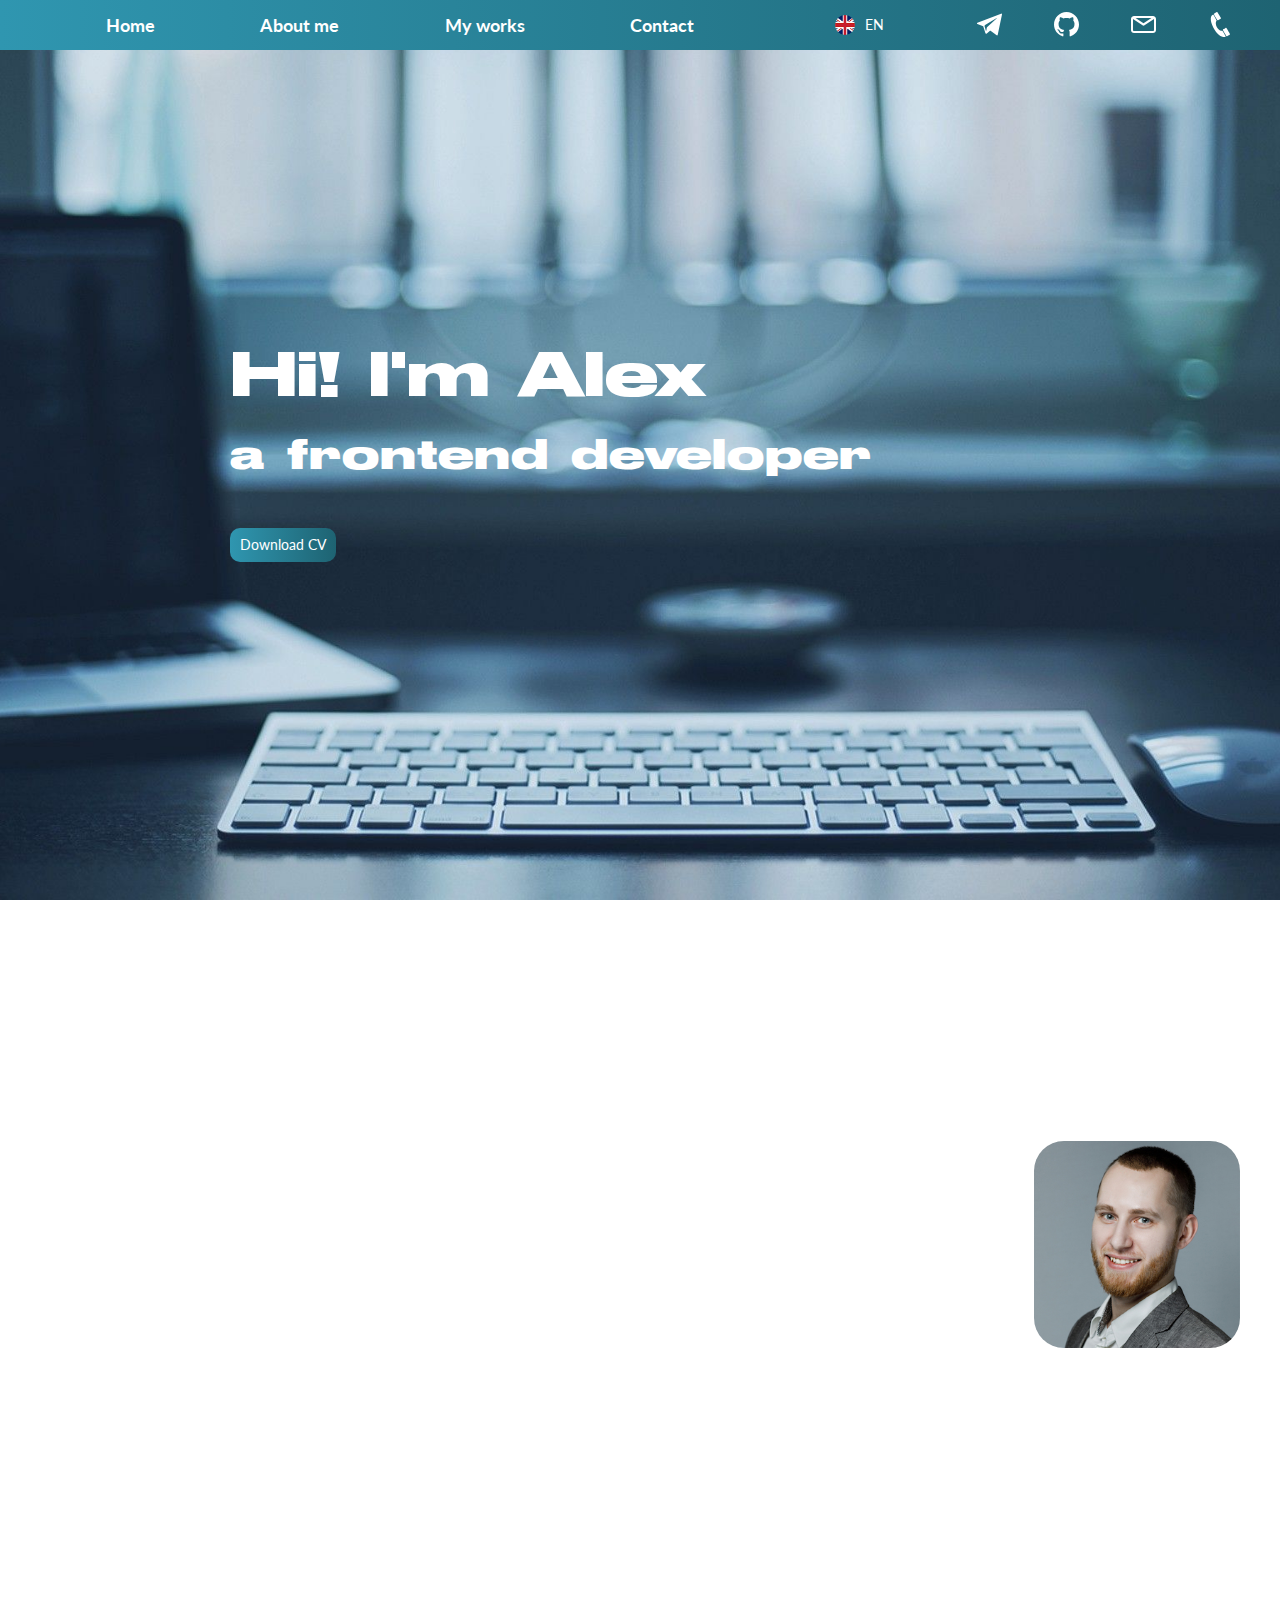
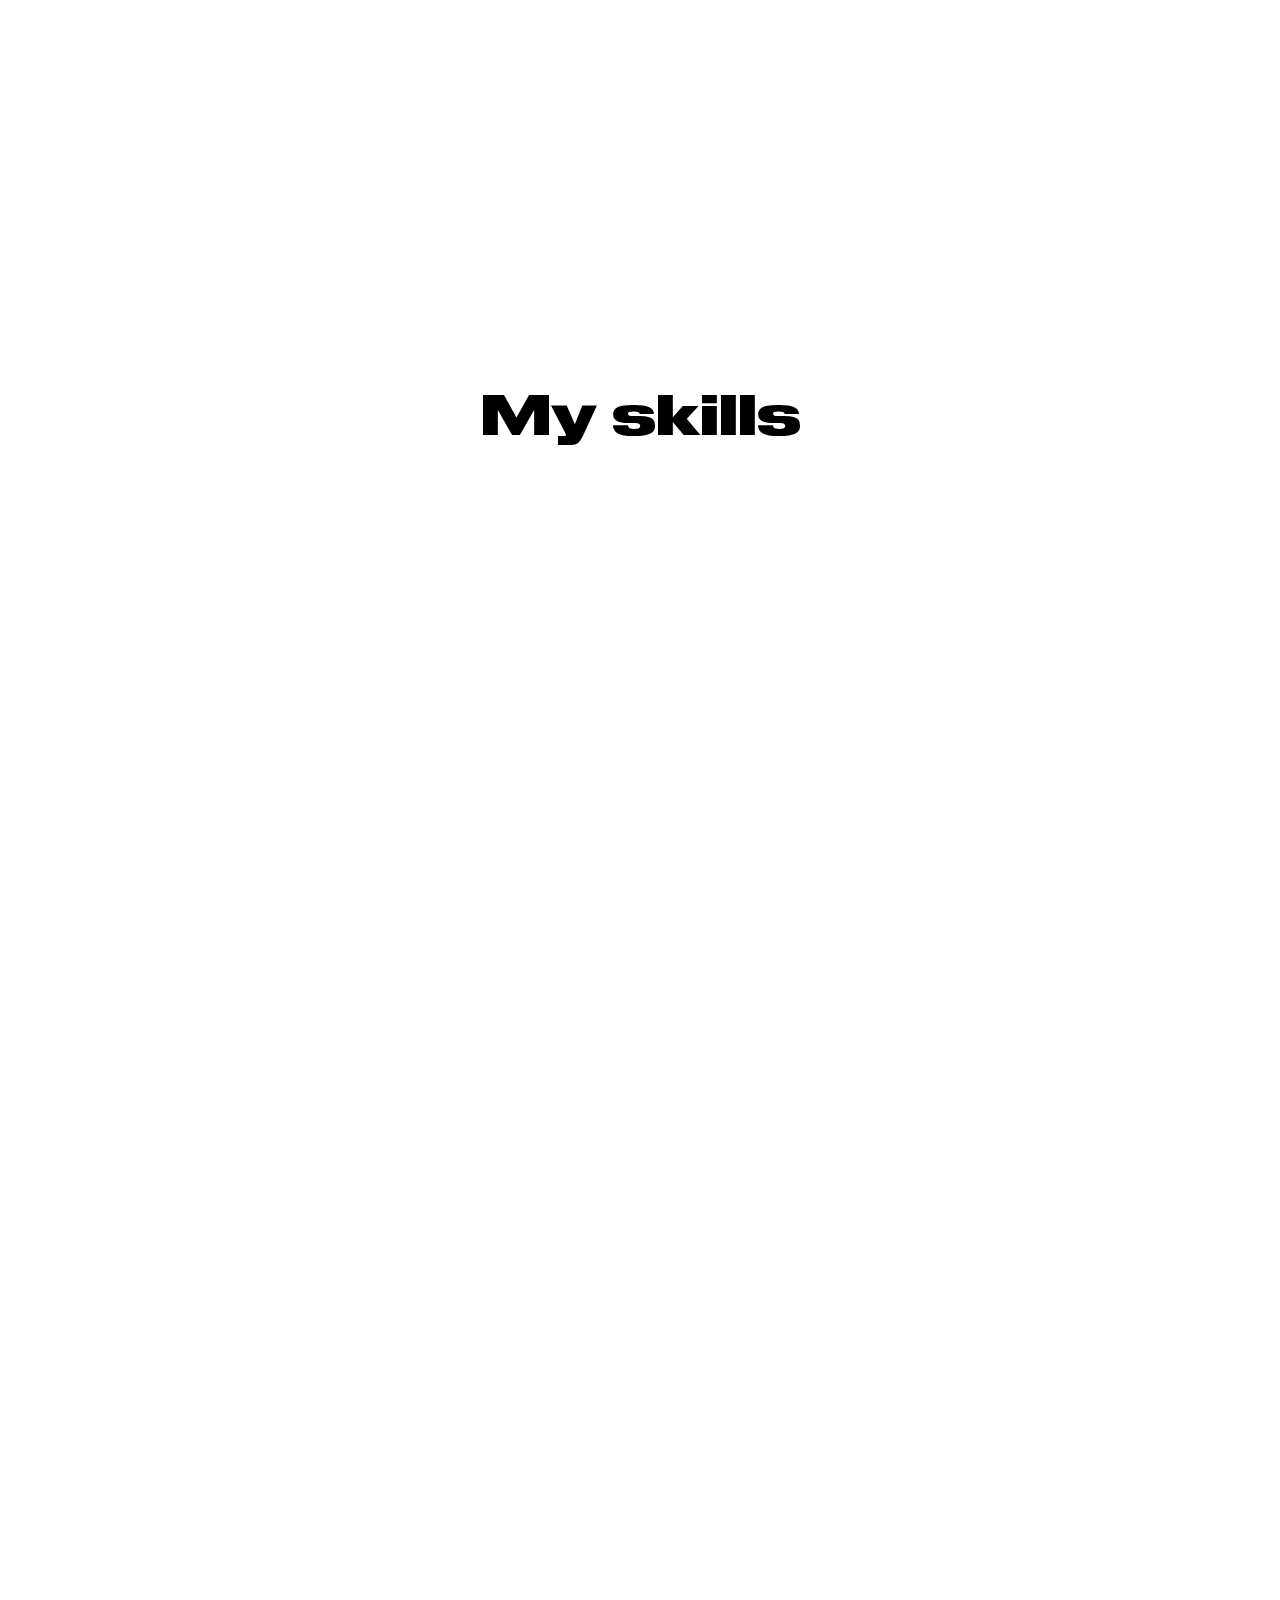
==== commit 34d11c42: "heights modified" ====
--- a/index.html
+++ b/index.html
@@ -6,6 +6,7 @@
 		Portfolio Alex Kis
 	</title>
 	<meta http-equiv="Content-type" content='text/html;charset=UTF-8' />
+	<link rel="stylesheet" type="text/css" href="https://cdn.jsdelivr.net/npm/slick-carousel@1.8.1/slick/slick.css" />
 	<link rel="stylesheet" href="css/style.css">
 	<link rel="icon" href="favicon.ico" type="image/x-icon">
 	<meta name="viewport" content="width=device-width, initial-scale=1.0">
@@ -334,7 +335,8 @@
 						<h2 class="works__heading heading anim-item anim-no-hide">My works</h2>
 						<ul class="works__list">
 							<li class="works__list-item anim-item anim-no-hide">
-								<a href="https://alexx-kis.github.io/cloudbudget/" target="_blank" class="works__list-link">
+								<a href="https://alexx-kis.github.io/cloudbudget/" target="_blank"
+									class="works__list-link">
 									<div class="works__list-img">
 										<img src="./img/works/cloudbudget.png" alt="">
 									</div>
@@ -386,7 +388,8 @@
 								</a>
 							</li>
 							<li class="works__list-item anim-item anim-no-hide">
-								<a href="https://alexx-kis.github.io/finsweet/" target="_blank" class="works__list-link">
+								<a href="https://alexx-kis.github.io/finsweet/" target="_blank"
+									class="works__list-link">
 									<div class="works__list-img">
 										<img src="./img/works/finesweet.png" alt="">
 									</div>
@@ -399,7 +402,8 @@
 								</a>
 							</li>
 							<li class="works__list-item anim-item anim-no-hide">
-								<a href="https://alexx-kis.github.io/domiktut/" target="_blank" class="works__list-link">
+								<a href="https://alexx-kis.github.io/domiktut/" target="_blank"
+									class="works__list-link">
 									<div class="works__list-img">
 										<img src="./img/works/domiktut.png" alt="">
 									</div>
@@ -454,7 +458,8 @@
 								</a>
 							</li>
 							<li class="works__list-item anim-item anim-no-hide">
-								<a href="https://alexx-kis.github.io/IT-studio/" target="_blank" class="works__list-link">
+								<a href="https://alexx-kis.github.io/IT-studio/" target="_blank"
+									class="works__list-link">
 									<div class="works__list-img">
 										<img src="./img/works/it-studio.png" alt="">
 									</div>
@@ -467,7 +472,8 @@
 								</a>
 							</li>
 							<li class="works__list-item anim-item anim-no-hide">
-								<a href="https://alexx-kis.github.io/CoinBase/" target="_blank" class="works__list-link">
+								<a href="https://alexx-kis.github.io/CoinBase/" target="_blank"
+									class="works__list-link">
 									<div class="works__list-img">
 										<img src="./img/works/coinbase.png" alt="">
 									</div>
@@ -508,6 +514,131 @@
 								</a>
 							</li>
 						</ul>
+						<div class="works__slider-outer">
+							<div class="works__slider">
+								<div class="works__slide">
+									<div class="works__slide-inner">
+										<a href="https://alexx-kis.github.io/cloudbudget/" target="_blank"
+											class="works__slide-link">
+											<div class="works__slide-img">
+												<img src="./img/works/cloudbudget-mob.gif" alt="">
+											</div>
+										</a>
+									</div>
+								</div>
+								<div class="works__slide">
+									<div class="works__slide-inner">
+										<a href="https://alexx-kis.github.io/Lemon/" target="_blank"
+											class="works__slide-link">
+											<div class="works__slide-img">
+												<img src="./img/works/lemon-mob.gif" alt="">
+											</div>
+										</a>
+									</div>
+								</div>
+								<div class="works__slide">
+									<div class="works__slide-inner">
+										<a href="https://alexx-kis.github.io/Binary/" target="_blank"
+											class="works__list-link">
+											<div class="works__slide-img">
+												<img src="./img/works/binary-mob.gif">
+											</div>
+										</a>
+									</div>
+								</div>
+								<div class="works__slide">
+									<div class="works__slide-inner">
+										<a href="https://alexx-kis.github.io/Mammut/" target="_blank"
+											class="works__list-link">
+											<div class="works__slide-img">
+												<img src="./img/works/mammut-mob.gif">
+											</div>
+										</a>
+									</div>
+								</div>
+								<div class="works__slide">
+									<div class="works__slide-inner">
+										<a href="https://alexx-kis.github.io/finsweet/" target="_blank"
+											class="works__list-link">
+											<div class="works__slide-img">
+												<img src="./img/works/finesweet-mob.gif">
+											</div>
+										</a>
+									</div>
+								</div>
+								<div class="works__slide">
+									<div class="works__slide-inner">
+										<a href="https://alexx-kis.github.io/domiktut/" target="_blank"
+											class="works__list-link">
+											<div class="works__slide-img">
+												<img src="./img/works/domiktut-mob.gif">
+											</div>
+										</a>
+									</div>
+								</div>
+								<div class="works__slide">
+									<div class="works__slide-inner">
+										<a href="https://alexx-kis.github.io/Free-Business-Theme/" target="_blank"
+											class="works__list-link">
+											<div class="works__slide-img">
+												<img src="./img/works/free-business-theme-mob.gif">
+											</div>
+										</a>
+									</div>
+								</div>
+								<div class="works__slide">
+									<div class="works__slide-inner">
+										<a href="https://alexx-kis.github.io/Delivery-Website/" target="_blank"
+											class="works__list-link">
+											<div class="works__slide-img">
+												<img src="./img/works/dhl-mob.gif">
+											</div>
+										</a>
+									</div>
+								</div>
+								<div class="works__slide">
+									<div class="works__slide-inner">
+										<a href="https://alexx-kis.github.io/IT-studio/" target="_blank"
+											class="works__list-link">
+											<div class="works__slide-img">
+												<img src="./img/works/it-studio-mob.gif">
+											</div>
+										</a>
+									</div>
+								</div>
+								<div class="works__slide">
+									<div class="works__slide-inner">
+										<a href="https://alexx-kis.github.io/CoinBase/" target="_blank"
+											class="works__list-link">
+											<div class="works__slide-img">
+												<img src="./img/works/coinbase-mob.gif">
+											</div>
+										</a>
+									</div>
+								</div>
+								<div class="works__slide">
+									<div class="works__slide-inner">
+										<a href="https://alexx-kis.github.io/Web-Development-Project/" target="_blank"
+											class="works__list-link">
+											<div class="works__slide-img">
+												<img src="./img/works/web-dev-mob.gif">
+											</div>
+										</a>
+									</div>
+								</div>
+								<div class="works__slide">
+									<div class="works__slide-inner">
+										<a href="https://alexx-kis.github.io/Vladimirskij-Standart/" target="_blank"
+											class="works__list-link">
+											<div class="works__slide-img">
+												<img src="./img/works/vs-mob.gif">
+											</div>
+										</a>
+									</div>
+								</div>
+							</div>
+							<div class="works__dots"></div>
+						</div>
 					</div>
 				</div>
 			</section>
@@ -645,8 +776,9 @@
 
 		</main>
 	</div>
-	<script src="https://ajax.googleapis.com/ajax/libs/jquery/3.6.0/jquery.min.js"></script>
+	<script src="js/jquery.js"></script>
 	<script src="js/jquery.scrollify.js"></script>
+	<script type="text/javascript" src="https://cdn.jsdelivr.net/npm/slick-carousel@1.8.1/slick/slick.min.js"></script>
 	<script src="js/script.js"></script>
 </body>
 
--- a/css/style.css
+++ b/css/style.css
@@ -595,6 +595,7 @@
 /*==================================== WORKS ====================================*/
 .works {
   padding: 60px 0 0 0;
+  height: 100dvh;
 }
 .works__inner {
   display: -webkit-box;
@@ -735,6 +736,12 @@
   opacity: 0;
   -webkit-transition: all 0.3s;
   transition: all 0.3s;
+}
+.works__slider {
+  display: none;
+}
+.works__dots {
+  display: none;
 }
 
 /*==================================== CONTACTS ====================================*/
@@ -1127,11 +1134,18 @@
   .header__socials {
     display: none;
   }
+  .about {
+    padding-top: 65px;
+  }
   .about__title {
     font-size: 2.5dvh;
   }
+  .skills {
+    padding-top: 65px;
+    padding-bottom: 60px;
+  }
   .contact {
-    padding: 60px 0;
+    padding: 65px 0;
   }
   .contact__heading {
     margin-bottom: 20px;
@@ -1167,37 +1181,76 @@
     fill: #ff9500;
   }
   .works {
-    padding-top: 100px;
+    padding-top: 65px;
+    padding-bottom: 30px;
+  }
+  .works__heading {
+    margin-bottom: 0;
   }
   .works__list {
+    display: none;
+  }
+  .works__slider {
+    display: block;
+    margin: 0 auto;
+    width: 35dvh;
+  }
+  .works__slide {
+    width: 100%;
+    height: 100%;
+  }
+  .works__slide-inner {
+    padding: 0 2dvh;
+  }
+  .works__slide-img img {
+    width: 100%;
+    border-radius: 1dvh;
+  }
+  .works__dots {
+    display: block;
+  }
+  .works__dots .slick-dots {
     display: -webkit-box;
     display: -ms-flexbox;
     display: flex;
-    -webkit-box-orient: vertical;
-    -webkit-box-direction: normal;
-        -ms-flex-direction: column;
-            flex-direction: column;
+    margin-top: 2dvh;
+    -webkit-box-pack: center;
+        -ms-flex-pack: center;
+            justify-content: center;
     -webkit-box-align: center;
         -ms-flex-align: center;
             align-items: center;
-    width: 250px;
+  }
+  .works__dots li {
+    margin-right: 12px;
+  }
+  .works__dots li:last-child {
+    margin-right: 0;
+  }
+  .works__dots button {
+    font-size: 0;
+    background-color: transparent;
+    width: 10px;
+    height: 10px;
+    display: -webkit-box;
+    display: -ms-flexbox;
+    display: flex;
+    -webkit-box-align: center;
+        -ms-flex-align: center;
+            align-items: center;
+  }
+  .works__dots button::before {
+    content: "";
+    height: 5px;
+    width: 5px;
     margin: 0 auto;
-  }
-  .works__list-item:nth-child(even) {
-    -webkit-transition: all 0.8s;
-    transition: all 0.8s;
-  }
-  .works__list-img {
-    display: none;
-  }
-  .works__list-gif {
-    display: none;
-  }
-  .works__list--mob {
-    display: block;
-  }
-  .works__list--mob img {
-    width: 100%;
+    background-color: #B3B7BC;
+    border-radius: 3px;
+  }
+  .works__dots .slick-active button::before {
+    background-color: #424551;
+    -webkit-transition: all 0.3s;
+    transition: all 0.3s;
   }
 }
 /*------------------------------ 400 ------------------------------*/
